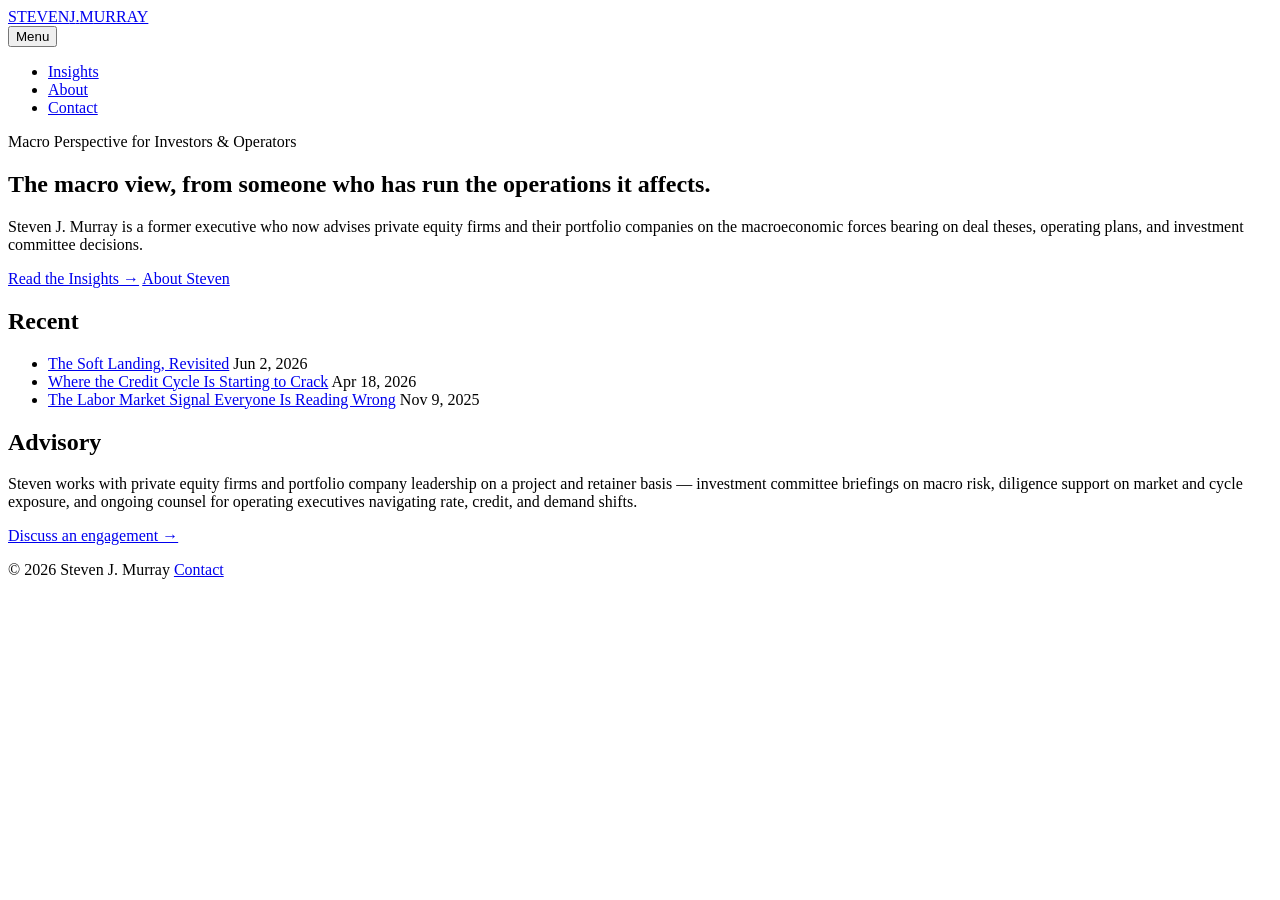
==== index.html @ 4e735be1 "Rename index (4).html to index.html" ====
<!DOCTYPE html>
<html lang="en">
<head>
<meta charset="UTF-8">
<meta name="viewport" content="width=device-width, initial-scale=1.0">
<title>Steven J. Murray</title>
<meta name="description" content="Steven J. Murray — former executive and macro advisor to private equity firms and portfolio companies.">
<link rel="stylesheet" href="styles.css">
</head>
<body>

<header class="site-header">
  <div class="header-inner">
    <div class="brand">
      <a href="index.html">
        <span class="cap">S</span><span class="rest">TEVEN</span><span class="space"></span><span class="cap">J</span><span class="rest">.</span><span class="space"></span><span class="cap">M</span><span class="rest">URRAY</span>
      </a>
    </div>
    <button class="nav-toggle" aria-expanded="false" aria-controls="primary-nav">Menu</button>
    <nav class="primary-nav" id="primary-nav">
      <ul>
        <li><a href="insights.html">Insights</a></li>
        <li><a href="about.html">About</a></li>
        <li><a href="contact.html">Contact</a></li>
      </ul>
    </nav>
  </div>
</header>

<main>

  <section class="hero">
    <div class="eyebrow">Macro Perspective for Investors &amp; Operators</div>
    <h1>The macro view, from someone who has run the operations it affects.</h1>
    <p class="lede">Steven J. Murray is a former executive who now advises private equity firms and their portfolio companies on the macroeconomic forces bearing on deal theses, operating plans, and investment committee decisions.</p>
    <div class="cta-row">
      <a class="text-link" href="insights.html">Read the Insights →</a>
      <a class="text-link" href="about.html">About Steven</a>
    </div>
  </section>

  <section class="home-section">
    <h2>Recent</h2>
    <ul class="recent-list" id="home-recent-list">
      <!-- Populated by script.js from articles.js -->
    </ul>
  </section>

  <section class="home-section">
    <h2>Advisory</h2>
    <div class="body-copy">
      <p>Steven works with private equity firms and portfolio company leadership on a project and retainer basis — investment committee briefings on macro risk, diligence support on market and cycle exposure, and ongoing counsel for operating executives navigating rate, credit, and demand shifts.</p>
      <p><a class="text-link" href="contact.html">Discuss an engagement →</a></p>
    </div>
  </section>

</main>

<footer class="site-footer">
  <div class="footer-inner">
    <span>&copy; <span id="year"></span> Steven J. Murray</span>
    <a href="contact.html">Contact</a>
  </div>
</footer>

<script src="articles.js"></script>
<script src="script.js"></script>
<script>
  document.getElementById("year").textContent = new Date().getFullYear();

  document.addEventListener("DOMContentLoaded", () => {
    const list = document.getElementById("home-recent-list");
    if (!list || typeof ARTICLES === "undefined") return;
    const sorted = [...ARTICLES].sort((a, b) => new Date(b.date) - new Date(a.date)).slice(0, 3);
    const fmt = new Intl.DateTimeFormat("en-US", { year: "numeric", month: "short", day: "numeric" });
    list.innerHTML = sorted.map(post => `
      <li>
        <a href="insights.html#${post.id}">${post.title}</a>
        <time>${fmt.format(new Date(post.date + "T00:00:00"))}</time>
      </li>
    `).join("");
  });
</script>
</body>
</html>
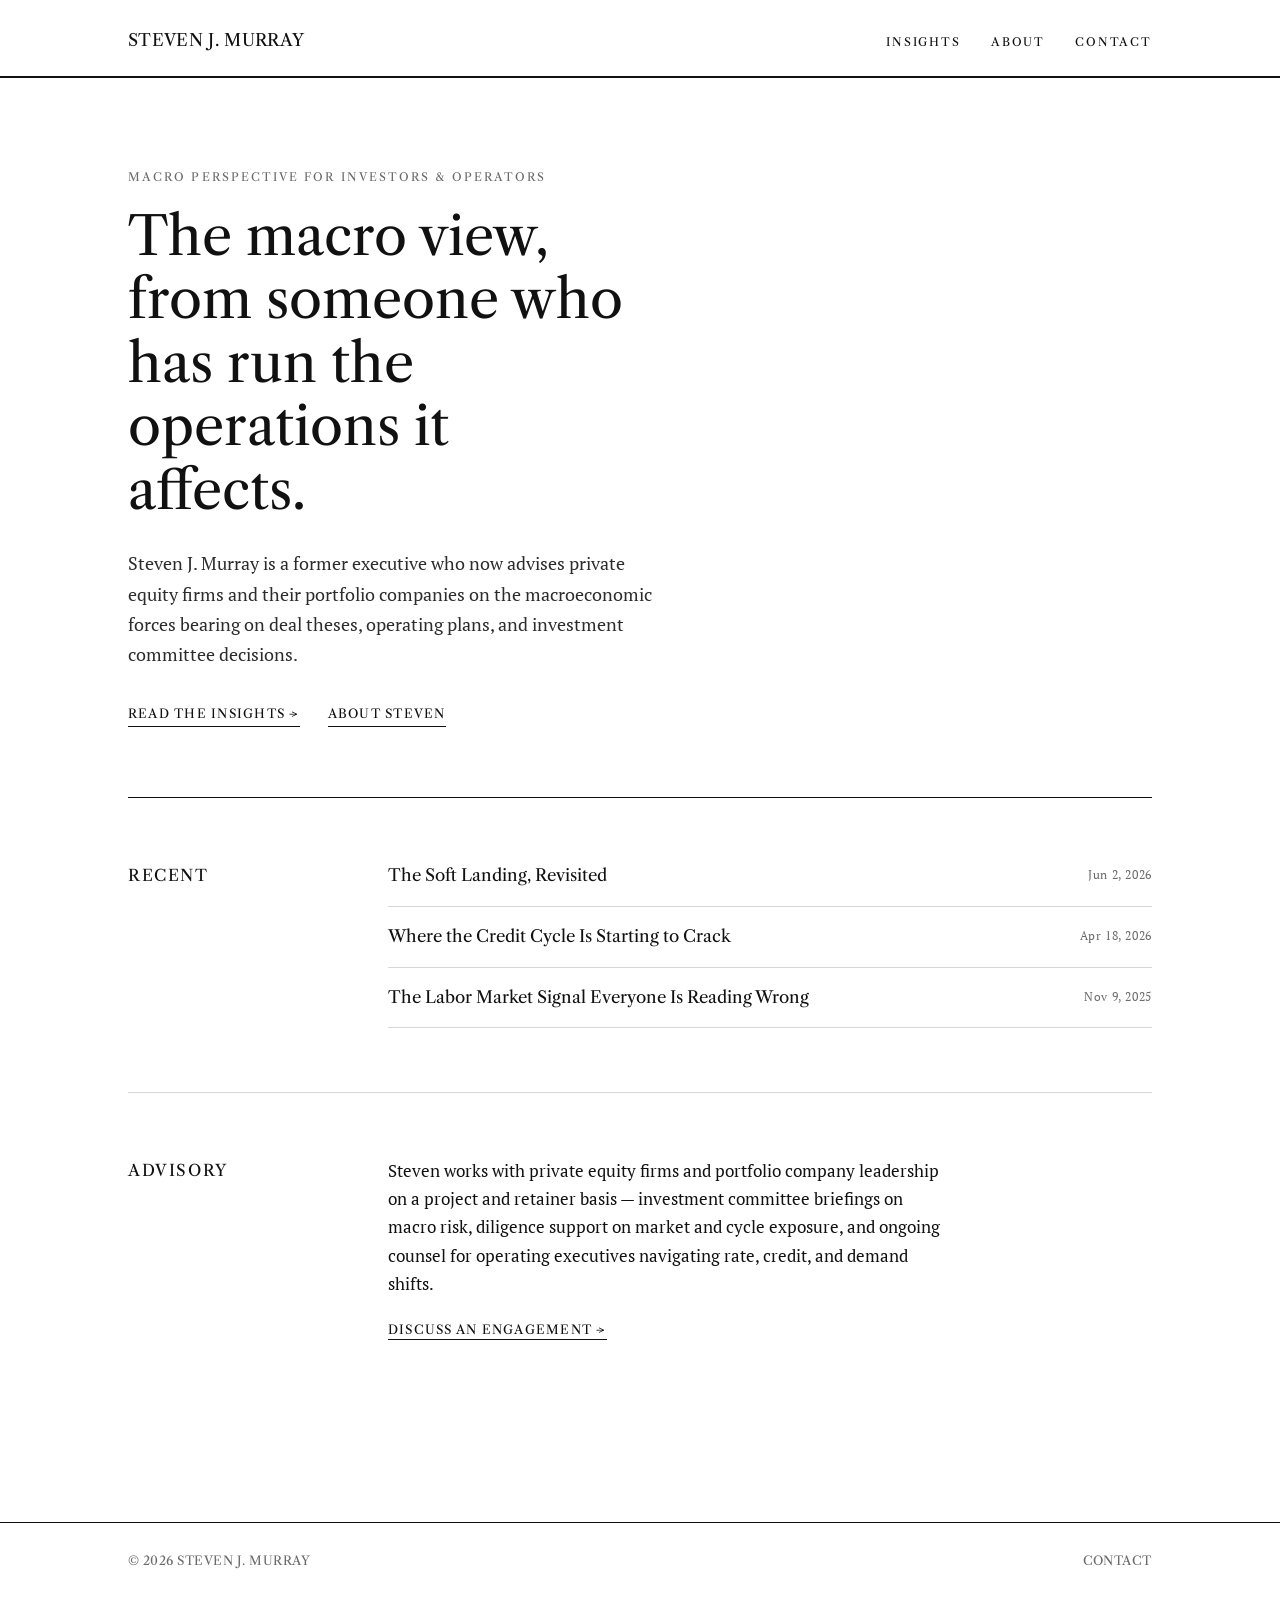
==== commit 370c1d0f: "Update index.html" ====
--- a/index.html
+++ b/index.html
@@ -13,10 +13,9 @@
   <div class="header-inner">
     <div class="brand">
       <a href="index.html">
-        <span class="cap">S</span><span class="rest">TEVEN</span><span class="space"></span><span class="cap">J</span><span class="rest">.</span><span class="space"></span><span class="cap">M</span><span class="rest">URRAY</span>
+        STEVEN J. MURRAY
       </a>
     </div>
-    <button class="nav-toggle" aria-expanded="false" aria-controls="primary-nav">Menu</button>
     <nav class="primary-nav" id="primary-nav">
       <ul>
         <li><a href="insights.html">Insights</a></li>
--- a/styles.css
+++ b/styles.css
@@ -0,0 +1,584 @@
+/* ============================================
+   STEVEN J. MURRAY — Editorial Design System
+   ============================================ */
+
+@import url('https://fonts.googleapis.com/css2?family=Libre+Caslon+Text:ital,wght@0,400;0,700;1,400&family=PT+Serif:ital,wght@0,400;0,700;1,400&display=swap');
+
+:root {
+  --ink: #111111;
+  --paper: #ffffff;
+  --grey: #6b6b6b;
+  --grey-light: #d8d8d6;
+  --accent: #7a2e26; /* muted oxblood — used sparingly */
+  --display: 'Libre Caslon Text', 'PT Serif', Georgia, serif;
+  --body: 'PT Serif', Georgia, serif;
+  --rule: 1px solid var(--ink);
+  --max-width: 1120px;
+  --gutter: 48px;
+}
+
+* { box-sizing: border-box; }
+
+html { scroll-behavior: smooth; }
+
+body {
+  margin: 0;
+  background: var(--paper);
+  color: var(--ink);
+  font-family: var(--body);
+  font-size: 17px;
+  line-height: 1.65;
+  -webkit-font-smoothing: antialiased;
+}
+
+a {
+  color: var(--ink);
+  text-decoration: none;
+}
+
+::selection {
+  background: var(--ink);
+  color: var(--paper);
+}
+
+/* Visible keyboard focus, respected everywhere */
+a:focus-visible,
+button:focus-visible,
+input:focus-visible,
+textarea:focus-visible {
+  outline: 2px solid var(--accent);
+  outline-offset: 3px;
+}
+
+@media (prefers-reduced-motion: reduce) {
+  html { scroll-behavior: auto; }
+  * { animation-duration: 0.001ms !important; transition-duration: 0.001ms !important; }
+}
+
+/* ---------- Header ---------- */
+
+.site-header {
+  border-bottom: 2px solid var(--ink);
+  background: var(--paper);
+  position: sticky;
+  top: 0;
+  z-index: 50;
+}
+
+.header-inner {
+  max-width: var(--max-width);
+  margin: 0 auto;
+  padding: 26px var(--gutter) 22px;
+  display: flex;
+  align-items: baseline;
+  justify-content: space-between;
+  gap: 24px;
+}
+
+.brand {
+  font-family: var(--display);
+  letter-spacing: 0.02em;
+  white-space: nowrap;
+}
+
+.brand a { display: inline-flex; align-items: baseline; gap: 0.05em; }
+
+.brand .cap {
+  font-size: 1.55rem;
+  font-weight: 700;
+}
+
+.brand .rest {
+  font-size: 1.05rem;
+  font-weight: 400;
+  letter-spacing: 0.03em;
+}
+
+.brand .space { width: 0.35em; display: inline-block; }
+
+nav.primary-nav ul {
+  list-style: none;
+  display: flex;
+  gap: 30px;
+  margin: 0;
+  padding: 0;
+}
+
+nav.primary-nav a {
+  font-family: var(--display);
+  font-size: 0.72rem;
+  letter-spacing: 0.16em;
+  text-transform: uppercase;
+  padding-bottom: 4px;
+  border-bottom: 1px solid transparent;
+  transition: border-color 0.15s ease;
+}
+
+nav.primary-nav a:hover,
+nav.primary-nav a[aria-current="page"] {
+  border-bottom-color: var(--ink);
+}
+
+.nav-toggle {
+  display: none;
+  background: none;
+  border: 1px solid var(--ink);
+  font-family: var(--display);
+  font-size: 0.7rem;
+  letter-spacing: 0.12em;
+  text-transform: uppercase;
+  padding: 8px 12px;
+  cursor: pointer;
+}
+
+@media (max-width: 720px) {
+  .nav-toggle { display: inline-block; }
+  nav.primary-nav { display: none; width: 100%; }
+  nav.primary-nav.open { display: block; }
+  nav.primary-nav ul {
+    flex-direction: column;
+    gap: 0;
+    border-top: 1px solid var(--grey-light);
+    margin-top: 18px;
+  }
+  nav.primary-nav a {
+    display: block;
+    padding: 14px 0;
+    border-bottom: 1px solid var(--grey-light) !important;
+  }
+  .header-inner { flex-wrap: wrap; }
+}
+
+/* ---------- Footer ---------- */
+
+.site-footer {
+  border-top: var(--rule);
+  margin-top: 100px;
+}
+
+.footer-inner {
+  max-width: var(--max-width);
+  margin: 0 auto;
+  padding: 28px var(--gutter);
+  display: flex;
+  justify-content: space-between;
+  align-items: baseline;
+  gap: 20px;
+  font-size: 0.78rem;
+  letter-spacing: 0.04em;
+  color: var(--grey);
+  text-transform: uppercase;
+  font-family: var(--display);
+}
+
+.footer-inner a { color: var(--grey); }
+.footer-inner a:hover { color: var(--ink); }
+
+/* ---------- Generic layout ---------- */
+
+main { max-width: var(--max-width); margin: 0 auto; padding: 0 var(--gutter); }
+
+.eyebrow {
+  font-family: var(--display);
+  font-size: 0.72rem;
+  letter-spacing: 0.18em;
+  text-transform: uppercase;
+  color: var(--grey);
+}
+
+hr.rule {
+  border: none;
+  border-top: var(--rule);
+  margin: 0;
+}
+
+hr.hairline {
+  border: none;
+  border-top: 1px solid var(--grey-light);
+  margin: 0;
+}
+
+/* ---------- Home / Hero ---------- */
+
+.hero {
+  padding: 90px 0 70px;
+  border-bottom: var(--rule);
+}
+
+.hero h1 {
+  font-family: var(--display);
+  font-weight: 400;
+  font-size: clamp(2.1rem, 4.2vw, 3.4rem);
+  line-height: 1.18;
+  margin: 18px 0 26px;
+  max-width: 15ch;
+}
+
+.hero p.lede {
+  font-size: 1.15rem;
+  max-width: 54ch;
+  color: #2c2c2c;
+}
+
+.hero .cta-row { margin-top: 34px; display: flex; gap: 28px; }
+
+.text-link {
+  font-family: var(--display);
+  font-size: 0.78rem;
+  letter-spacing: 0.1em;
+  text-transform: uppercase;
+  border-bottom: 1px solid var(--ink);
+  padding-bottom: 2px;
+}
+
+.text-link:hover { color: var(--accent); border-color: var(--accent); }
+
+.home-section {
+  padding: 64px 0;
+  border-bottom: 1px solid var(--grey-light);
+  display: grid;
+  grid-template-columns: 220px 1fr;
+  gap: 40px;
+}
+
+.home-section:last-of-type { border-bottom: none; }
+
+.home-section h2 {
+  font-family: var(--display);
+  font-weight: 400;
+  font-size: 1rem;
+  letter-spacing: 0.1em;
+  text-transform: uppercase;
+  margin: 0;
+}
+
+.home-section .body-copy { max-width: 62ch; }
+.home-section .body-copy p { margin: 0 0 16px; }
+
+.recent-list { list-style: none; margin: 0; padding: 0; }
+.recent-list li {
+  display: flex;
+  justify-content: space-between;
+  gap: 24px;
+  padding: 16px 0;
+  border-bottom: 1px solid var(--grey-light);
+}
+.recent-list li:first-child { padding-top: 0; }
+.recent-list a { font-family: var(--display); font-size: 1.05rem; }
+.recent-list a:hover { color: var(--accent); }
+.recent-list time {
+  font-size: 0.78rem;
+  letter-spacing: 0.05em;
+  color: var(--grey);
+  white-space: nowrap;
+  padding-top: 3px;
+}
+
+@media (max-width: 640px) {
+  .home-section { grid-template-columns: 1fr; gap: 14px; }
+}
+
+/* ---------- Insights page ---------- */
+
+.insights-layout {
+  display: grid;
+  grid-template-columns: 250px 1fr;
+  gap: 64px;
+  padding: 56px 0 100px;
+  align-items: start;
+}
+
+.insights-sidebar {
+  position: sticky;
+  top: 96px;
+  border-right: 1px solid var(--grey-light);
+  padding-right: 28px;
+}
+
+.insights-sidebar h2 {
+  font-family: var(--display);
+  font-size: 0.72rem;
+  letter-spacing: 0.18em;
+  text-transform: uppercase;
+  color: var(--grey);
+  margin: 0 0 18px;
+}
+
+.toc-list { list-style: none; margin: 0; padding: 0; }
+
+.toc-list li { margin-bottom: 22px; position: relative; }
+
+.toc-list a {
+  display: block;
+  font-family: var(--display);
+  font-size: 0.95rem;
+  line-height: 1.35;
+  color: var(--grey);
+  padding-left: 16px;
+  border-left: 1px solid var(--grey-light);
+  transition: color 0.15s ease, border-color 0.15s ease;
+}
+
+.toc-list time {
+  display: block;
+  font-family: var(--body);
+  font-size: 0.72rem;
+  letter-spacing: 0.04em;
+  color: var(--grey);
+  margin-bottom: 3px;
+}
+
+.toc-list a:hover,
+.toc-list li.active a {
+  color: var(--ink);
+  border-left-color: var(--ink);
+}
+
+.toc-list li.active a::before {
+  content: '';
+  position: absolute;
+  left: -4px;
+  top: 6px;
+  width: 6px;
+  height: 6px;
+  background: var(--ink);
+}
+
+.articles-column { min-width: 0; }
+
+article.post {
+  padding-bottom: 64px;
+  margin-bottom: 64px;
+  border-bottom: var(--rule);
+  scroll-margin-top: 96px;
+}
+
+article.post:last-child { border-bottom: none; margin-bottom: 0; }
+
+article.post .post-date {
+  font-family: var(--display);
+  font-size: 0.75rem;
+  letter-spacing: 0.08em;
+  text-transform: uppercase;
+  color: var(--grey);
+}
+
+article.post h2 {
+  font-family: var(--display);
+  font-weight: 400;
+  font-size: 1.9rem;
+  line-height: 1.25;
+  margin: 10px 0 18px;
+}
+
+article.post .post-image {
+  width: 100%;
+  aspect-ratio: 16 / 9;
+  background: #efefec;
+  border: 1px solid var(--grey-light);
+  margin-bottom: 22px;
+  display: flex;
+  align-items: center;
+  justify-content: center;
+  color: var(--grey);
+  font-family: var(--display);
+  font-size: 0.72rem;
+  letter-spacing: 0.08em;
+  text-transform: uppercase;
+  overflow: hidden;
+}
+
+article.post .post-image img { width: 100%; height: 100%; object-fit: cover; display: block; }
+
+article.post .teaser {
+  font-size: 1.15rem;
+  color: #2c2c2c;
+  margin: 0 0 22px;
+}
+
+article.post hr.section-line {
+  border: none;
+  border-top: 1px solid var(--ink);
+  width: 60px;
+  margin: 0 0 26px;
+}
+
+article.post .content p { margin: 0 0 18px; }
+article.post .content p:last-child { margin-bottom: 0; }
+
+@media (max-width: 860px) {
+  .insights-layout { grid-template-columns: 1fr; gap: 36px; }
+  .insights-sidebar {
+    position: static;
+    border-right: none;
+    border-bottom: 1px solid var(--grey-light);
+    padding-right: 0;
+    padding-bottom: 24px;
+  }
+  .toc-list { display: flex; overflow-x: auto; gap: 22px; }
+  .toc-list li { margin-bottom: 0; flex: 0 0 auto; max-width: 220px; }
+}
+
+/* ---------- About page ---------- */
+
+.about-layout {
+  padding: 70px 0 100px;
+  display: grid;
+  grid-template-columns: 1fr 320px;
+  gap: 64px;
+  align-items: start;
+}
+
+.about-layout h1 {
+  font-family: var(--display);
+  font-weight: 400;
+  font-size: 2.3rem;
+  margin: 0 0 28px;
+}
+
+.about-layout .content p { margin: 0 0 18px; max-width: 62ch; }
+
+.about-portrait {
+  aspect-ratio: 4 / 5;
+  background: #efefec;
+  border: 1px solid var(--grey-light);
+  display: flex;
+  align-items: center;
+  justify-content: center;
+  color: var(--grey);
+  font-family: var(--display);
+  font-size: 0.72rem;
+  letter-spacing: 0.08em;
+  text-transform: uppercase;
+  overflow: hidden;
+}
+
+.about-portrait img { width: 100%; height: 100%; object-fit: cover; display: block; }
+
+.about-facts {
+  list-style: none;
+  margin: 24px 0 0;
+  padding: 20px 0 0;
+  border-top: 1px solid var(--grey-light);
+}
+
+.about-facts li {
+  display: flex;
+  justify-content: space-between;
+  gap: 12px;
+  padding: 10px 0;
+  font-size: 0.85rem;
+}
+
+.about-facts span:first-child {
+  font-family: var(--display);
+  letter-spacing: 0.06em;
+  text-transform: uppercase;
+  color: var(--grey);
+  font-size: 0.72rem;
+}
+
+@media (max-width: 780px) {
+  .about-layout { grid-template-columns: 1fr; }
+  .about-portrait { max-width: 320px; }
+}
+
+/* ---------- Contact page ---------- */
+
+.contact-layout {
+  padding: 70px 0 100px;
+  display: grid;
+  grid-template-columns: 1fr 1fr;
+  gap: 64px;
+}
+
+.contact-layout h1 {
+  font-family: var(--display);
+  font-weight: 400;
+  font-size: 2.3rem;
+  margin: 0 0 20px;
+}
+
+.contact-intro { max-width: 46ch; color: #2c2c2c; margin-bottom: 32px; }
+
+.contact-details { list-style: none; margin: 0; padding: 0; }
+
+.contact-details li {
+  padding: 16px 0;
+  border-bottom: 1px solid var(--grey-light);
+}
+
+.contact-details li:first-child { border-top: 1px solid var(--grey-light); }
+
+.contact-details span {
+  display: block;
+  font-family: var(--display);
+  font-size: 0.7rem;
+  letter-spacing: 0.1em;
+  text-transform: uppercase;
+  color: var(--grey);
+  margin-bottom: 6px;
+}
+
+.contact-details a:hover { color: var(--accent); }
+
+form.contact-form { display: flex; flex-direction: column; gap: 20px; }
+
+.field { display: flex; flex-direction: column; gap: 8px; }
+
+.field label {
+  font-family: var(--display);
+  font-size: 0.7rem;
+  letter-spacing: 0.1em;
+  text-transform: uppercase;
+  color: var(--grey);
+}
+
+.field input,
+.field textarea {
+  font-family: var(--body);
+  font-size: 1rem;
+  border: none;
+  border-bottom: 1px solid var(--ink);
+  padding: 8px 2px;
+  background: transparent;
+  color: var(--ink);
+}
+
+.field textarea { resize: vertical; min-height: 120px; }
+
+.submit-btn {
+  align-self: flex-start;
+  margin-top: 10px;
+  background: var(--ink);
+  color: var(--paper);
+  font-family: var(--display);
+  font-size: 0.75rem;
+  letter-spacing: 0.1em;
+  text-transform: uppercase;
+  border: 1px solid var(--ink);
+  padding: 13px 28px;
+  cursor: pointer;
+  transition: background 0.15s ease, color 0.15s ease;
+}
+
+.submit-btn:hover { background: var(--paper); color: var(--ink); }
+
+.form-note {
+  font-size: 0.8rem;
+  color: var(--grey);
+  margin-top: 4px;
+}
+
+@media (max-width: 780px) {
+  .contact-layout { grid-template-columns: 1fr; gap: 40px; }
+}
+
+/* ---------- Page header (Insights / About / Contact top strip) ---------- */
+
+.page-eyebrow-row {
+  padding-top: 40px;
+  display: flex;
+  justify-content: space-between;
+  align-items: baseline;
+}
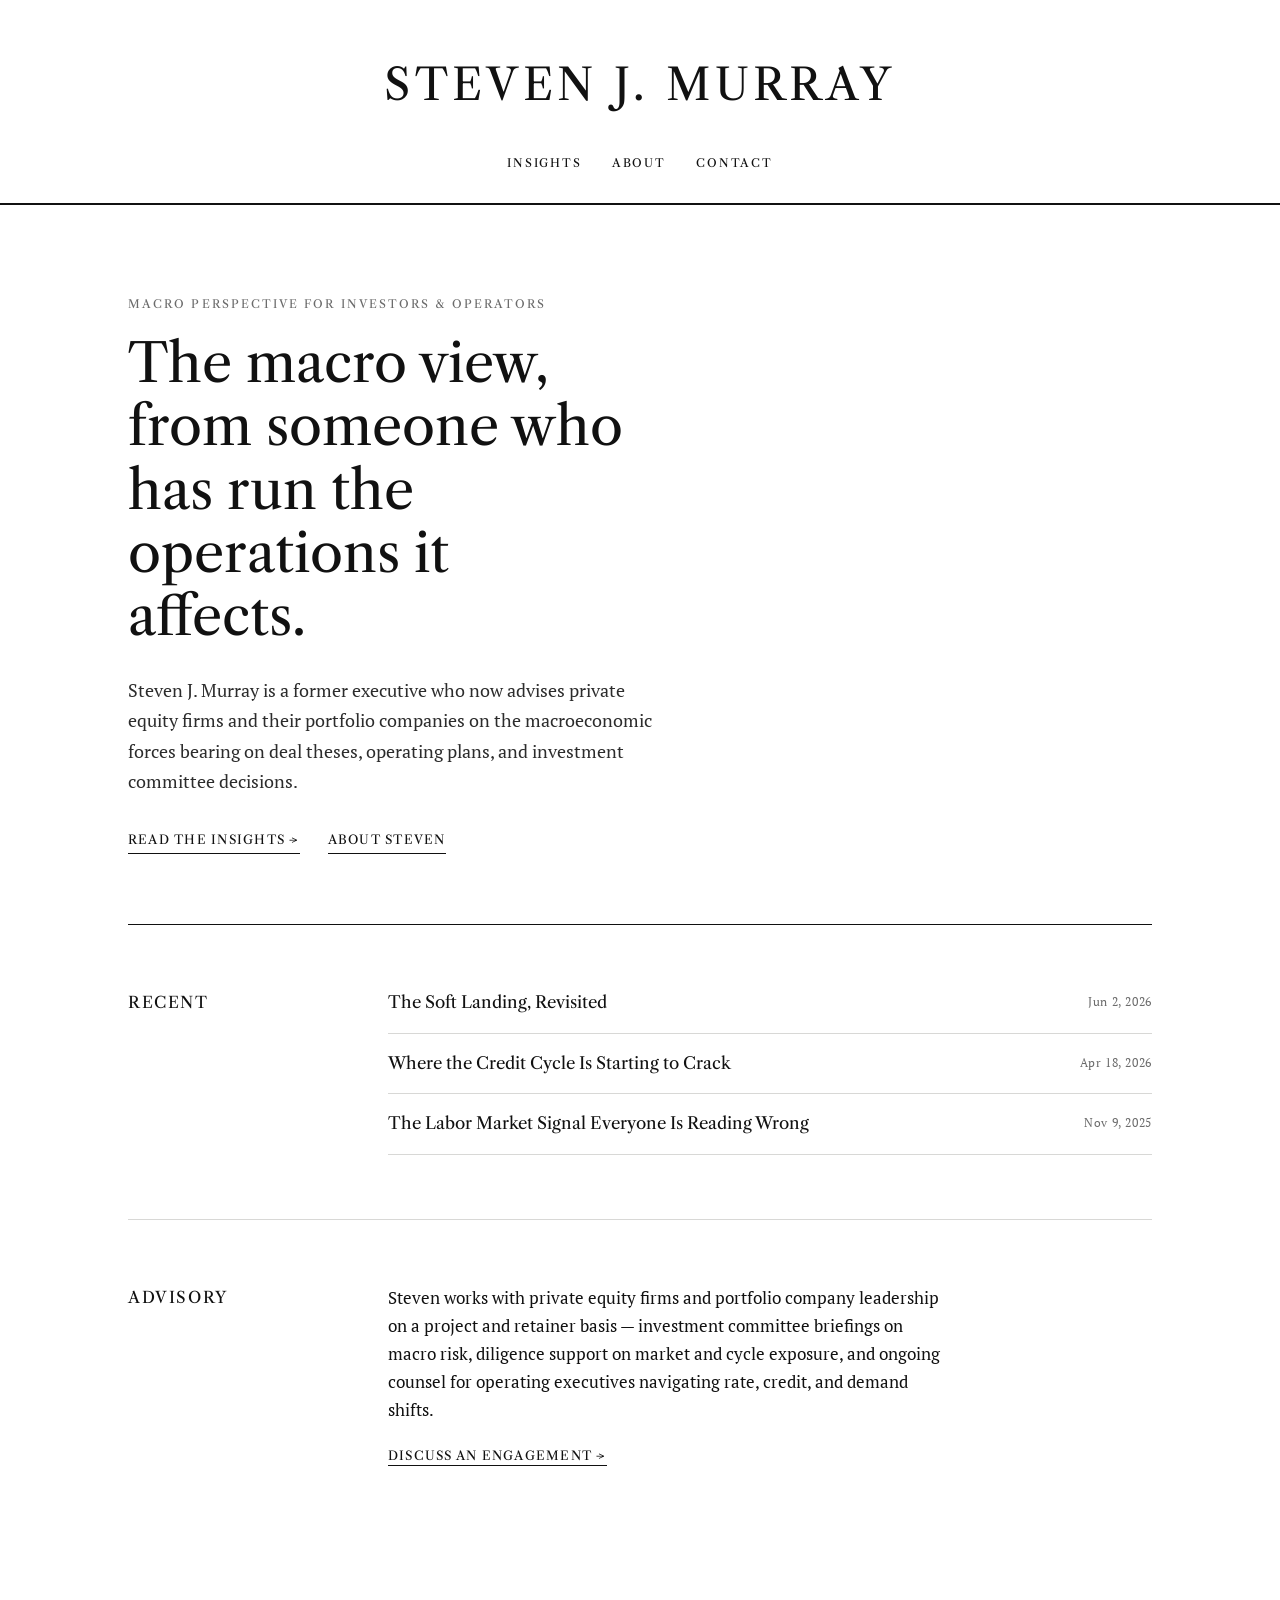
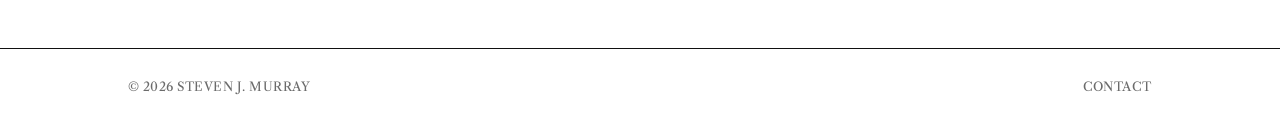
==== commit d9336c54: "Update index.html" ====
--- a/index.html
+++ b/index.html
@@ -5,7 +5,558 @@
 <meta name="viewport" content="width=device-width, initial-scale=1.0">
 <title>Steven J. Murray</title>
 <meta name="description" content="Steven J. Murray — former executive and macro advisor to private equity firms and portfolio companies.">
-<link rel="stylesheet" href="styles.css">
+<style>
+/* ============================================
+   STEVEN J. MURRAY — Editorial Design System
+   ============================================ */
+
+@import url('https://fonts.googleapis.com/css2?family=Libre+Caslon+Text:ital,wght@0,400;0,700;1,400&family=PT+Serif:ital,wght@0,400;0,700;1,400&display=swap');
+
+:root {
+  --ink: #111111;
+  --paper: #ffffff;
+  --grey: #6b6b6b;
+  --grey-light: #d8d8d6;
+  --accent: #7a2e26; /* muted oxblood — used sparingly */
+  --display: 'Libre Caslon Text', 'PT Serif', Georgia, serif;
+  --body: 'PT Serif', Georgia, serif;
+  --rule: 1px solid var(--ink);
+  --max-width: 1120px;
+  --gutter: 48px;
+}
+
+* { box-sizing: border-box; }
+
+html { scroll-behavior: smooth; }
+
+body {
+  margin: 0;
+  background: var(--paper);
+  color: var(--ink);
+  font-family: var(--body);
+  font-size: 17px;
+  line-height: 1.65;
+  -webkit-font-smoothing: antialiased;
+}
+
+a {
+  color: var(--ink);
+  text-decoration: none;
+}
+
+::selection {
+  background: var(--ink);
+  color: var(--paper);
+}
+
+/* Visible keyboard focus, respected everywhere */
+a:focus-visible,
+button:focus-visible,
+input:focus-visible,
+textarea:focus-visible {
+  outline: 2px solid var(--accent);
+  outline-offset: 3px;
+}
+
+@media (prefers-reduced-motion: reduce) {
+  html { scroll-behavior: auto; }
+  * { animation-duration: 0.001ms !important; transition-duration: 0.001ms !important; }
+}
+
+/* ---------- Header ---------- */
+
+.site-header {
+  border-bottom: 2px solid var(--ink);
+  background: var(--paper);
+  position: sticky;
+  top: 0;
+  z-index: 50;
+}
+
+.header-inner {
+  max-width: var(--max-width);
+  margin: 0 auto;
+  padding: 48px var(--gutter) 28px;
+  display: flex;
+  flex-direction: column;
+  align-items: center;
+}
+
+.brand {
+  font-family: var(--display);
+  letter-spacing: 0.1em;
+  font-size: clamp(1.7rem, 5vw, 2.75rem);
+  font-weight: 400;
+  text-align: center;
+  margin-bottom: 26px;
+}
+
+.brand a { display: inline-block; }
+
+nav.primary-nav ul {
+  list-style: none;
+  display: flex;
+  flex-wrap: wrap;
+  justify-content: center;
+  gap: 30px;
+  margin: 0;
+  padding: 0;
+}
+
+nav.primary-nav a {
+  font-family: var(--display);
+  font-size: 0.72rem;
+  letter-spacing: 0.16em;
+  text-transform: uppercase;
+  padding-bottom: 4px;
+  border-bottom: 1px solid transparent;
+  transition: border-color 0.15s ease;
+}
+
+nav.primary-nav a:hover,
+nav.primary-nav a[aria-current="page"] {
+  border-bottom-color: var(--ink);
+}
+
+@media (max-width: 480px) {
+  nav.primary-nav ul { gap: 18px 22px; }
+}
+
+/* ---------- Footer ---------- */
+
+.site-footer {
+  border-top: var(--rule);
+  margin-top: 100px;
+}
+
+.footer-inner {
+  max-width: var(--max-width);
+  margin: 0 auto;
+  padding: 28px var(--gutter);
+  display: flex;
+  justify-content: space-between;
+  align-items: baseline;
+  gap: 20px;
+  font-size: 0.78rem;
+  letter-spacing: 0.04em;
+  color: var(--grey);
+  text-transform: uppercase;
+  font-family: var(--display);
+}
+
+.footer-inner a { color: var(--grey); }
+.footer-inner a:hover { color: var(--ink); }
+
+/* ---------- Generic layout ---------- */
+
+main { max-width: var(--max-width); margin: 0 auto; padding: 0 var(--gutter); }
+
+.eyebrow {
+  font-family: var(--display);
+  font-size: 0.72rem;
+  letter-spacing: 0.18em;
+  text-transform: uppercase;
+  color: var(--grey);
+}
+
+hr.rule {
+  border: none;
+  border-top: var(--rule);
+  margin: 0;
+}
+
+hr.hairline {
+  border: none;
+  border-top: 1px solid var(--grey-light);
+  margin: 0;
+}
+
+/* ---------- Home / Hero ---------- */
+
+.hero {
+  padding: 90px 0 70px;
+  border-bottom: var(--rule);
+}
+
+.hero h1 {
+  font-family: var(--display);
+  font-weight: 400;
+  font-size: clamp(2.1rem, 4.2vw, 3.4rem);
+  line-height: 1.18;
+  margin: 18px 0 26px;
+  max-width: 15ch;
+}
+
+.hero p.lede {
+  font-size: 1.15rem;
+  max-width: 54ch;
+  color: #2c2c2c;
+}
+
+.hero .cta-row { margin-top: 34px; display: flex; gap: 28px; }
+
+.text-link {
+  font-family: var(--display);
+  font-size: 0.78rem;
+  letter-spacing: 0.1em;
+  text-transform: uppercase;
+  border-bottom: 1px solid var(--ink);
+  padding-bottom: 2px;
+}
+
+.text-link:hover { color: var(--accent); border-color: var(--accent); }
+
+.home-section {
+  padding: 64px 0;
+  border-bottom: 1px solid var(--grey-light);
+  display: grid;
+  grid-template-columns: 220px 1fr;
+  gap: 40px;
+}
+
+.home-section:last-of-type { border-bottom: none; }
+
+.home-section h2 {
+  font-family: var(--display);
+  font-weight: 400;
+  font-size: 1rem;
+  letter-spacing: 0.1em;
+  text-transform: uppercase;
+  margin: 0;
+}
+
+.home-section .body-copy { max-width: 62ch; }
+.home-section .body-copy p { margin: 0 0 16px; }
+
+.recent-list { list-style: none; margin: 0; padding: 0; }
+.recent-list li {
+  display: flex;
+  justify-content: space-between;
+  gap: 24px;
+  padding: 16px 0;
+  border-bottom: 1px solid var(--grey-light);
+}
+.recent-list li:first-child { padding-top: 0; }
+.recent-list a { font-family: var(--display); font-size: 1.05rem; }
+.recent-list a:hover { color: var(--accent); }
+.recent-list time {
+  font-size: 0.78rem;
+  letter-spacing: 0.05em;
+  color: var(--grey);
+  white-space: nowrap;
+  padding-top: 3px;
+}
+
+@media (max-width: 640px) {
+  .home-section { grid-template-columns: 1fr; gap: 14px; }
+}
+
+/* ---------- Insights page ---------- */
+
+.insights-layout {
+  display: grid;
+  grid-template-columns: 250px 1fr;
+  gap: 64px;
+  padding: 56px 0 100px;
+  align-items: start;
+}
+
+.insights-sidebar {
+  position: sticky;
+  top: 96px;
+  border-right: 1px solid var(--grey-light);
+  padding-right: 28px;
+}
+
+.insights-sidebar h2 {
+  font-family: var(--display);
+  font-size: 0.72rem;
+  letter-spacing: 0.18em;
+  text-transform: uppercase;
+  color: var(--grey);
+  margin: 0 0 18px;
+}
+
+.toc-list { list-style: none; margin: 0; padding: 0; }
+
+.toc-list li { margin-bottom: 22px; position: relative; }
+
+.toc-list a {
+  display: block;
+  font-family: var(--display);
+  font-size: 0.95rem;
+  line-height: 1.35;
+  color: var(--grey);
+  padding-left: 16px;
+  border-left: 1px solid var(--grey-light);
+  transition: color 0.15s ease, border-color 0.15s ease;
+}
+
+.toc-list time {
+  display: block;
+  font-family: var(--body);
+  font-size: 0.72rem;
+  letter-spacing: 0.04em;
+  color: var(--grey);
+  margin-bottom: 3px;
+}
+
+.toc-list a:hover,
+.toc-list li.active a {
+  color: var(--ink);
+  border-left-color: var(--ink);
+}
+
+.toc-list li.active a::before {
+  content: '';
+  position: absolute;
+  left: -4px;
+  top: 6px;
+  width: 6px;
+  height: 6px;
+  background: var(--ink);
+}
+
+.articles-column { min-width: 0; }
+
+article.post {
+  padding-bottom: 64px;
+  margin-bottom: 64px;
+  border-bottom: var(--rule);
+  scroll-margin-top: 96px;
+}
+
+article.post:last-child { border-bottom: none; margin-bottom: 0; }
+
+article.post .post-date {
+  font-family: var(--display);
+  font-size: 0.75rem;
+  letter-spacing: 0.08em;
+  text-transform: uppercase;
+  color: var(--grey);
+}
+
+article.post h2 {
+  font-family: var(--display);
+  font-weight: 400;
+  font-size: 1.9rem;
+  line-height: 1.25;
+  margin: 10px 0 18px;
+}
+
+article.post .post-image {
+  width: 100%;
+  aspect-ratio: 16 / 9;
+  background: #efefec;
+  border: 1px solid var(--grey-light);
+  margin-bottom: 22px;
+  display: flex;
+  align-items: center;
+  justify-content: center;
+  color: var(--grey);
+  font-family: var(--display);
+  font-size: 0.72rem;
+  letter-spacing: 0.08em;
+  text-transform: uppercase;
+  overflow: hidden;
+}
+
+article.post .post-image img { width: 100%; height: 100%; object-fit: cover; display: block; }
+
+article.post .teaser {
+  font-size: 1.15rem;
+  color: #2c2c2c;
+  margin: 0 0 22px;
+}
+
+article.post hr.section-line {
+  border: none;
+  border-top: 1px solid var(--ink);
+  width: 60px;
+  margin: 0 0 26px;
+}
+
+article.post .content p { margin: 0 0 18px; }
+article.post .content p:last-child { margin-bottom: 0; }
+
+@media (max-width: 860px) {
+  .insights-layout { grid-template-columns: 1fr; gap: 36px; }
+  .insights-sidebar {
+    position: static;
+    border-right: none;
+    border-bottom: 1px solid var(--grey-light);
+    padding-right: 0;
+    padding-bottom: 24px;
+  }
+  .toc-list { display: flex; overflow-x: auto; gap: 22px; }
+  .toc-list li { margin-bottom: 0; flex: 0 0 auto; max-width: 220px; }
+}
+
+/* ---------- About page ---------- */
+
+.about-layout {
+  padding: 70px 0 100px;
+  display: grid;
+  grid-template-columns: 1fr 320px;
+  gap: 64px;
+  align-items: start;
+}
+
+.about-layout h1 {
+  font-family: var(--display);
+  font-weight: 400;
+  font-size: 2.3rem;
+  margin: 0 0 28px;
+}
+
+.about-layout .content p { margin: 0 0 18px; max-width: 62ch; }
+
+.about-portrait {
+  aspect-ratio: 4 / 5;
+  background: #efefec;
+  border: 1px solid var(--grey-light);
+  display: flex;
+  align-items: center;
+  justify-content: center;
+  color: var(--grey);
+  font-family: var(--display);
+  font-size: 0.72rem;
+  letter-spacing: 0.08em;
+  text-transform: uppercase;
+  overflow: hidden;
+}
+
+.about-portrait img { width: 100%; height: 100%; object-fit: cover; display: block; }
+
+.about-facts {
+  list-style: none;
+  margin: 24px 0 0;
+  padding: 20px 0 0;
+  border-top: 1px solid var(--grey-light);
+}
+
+.about-facts li {
+  display: flex;
+  justify-content: space-between;
+  gap: 12px;
+  padding: 10px 0;
+  font-size: 0.85rem;
+}
+
+.about-facts span:first-child {
+  font-family: var(--display);
+  letter-spacing: 0.06em;
+  text-transform: uppercase;
+  color: var(--grey);
+  font-size: 0.72rem;
+}
+
+@media (max-width: 780px) {
+  .about-layout { grid-template-columns: 1fr; }
+  .about-portrait { max-width: 320px; }
+}
+
+/* ---------- Contact page ---------- */
+
+.contact-layout {
+  padding: 70px 0 100px;
+  display: grid;
+  grid-template-columns: 1fr 1fr;
+  gap: 64px;
+}
+
+.contact-layout h1 {
+  font-family: var(--display);
+  font-weight: 400;
+  font-size: 2.3rem;
+  margin: 0 0 20px;
+}
+
+.contact-intro { max-width: 46ch; color: #2c2c2c; margin-bottom: 32px; }
+
+.contact-details { list-style: none; margin: 0; padding: 0; }
+
+.contact-details li {
+  padding: 16px 0;
+  border-bottom: 1px solid var(--grey-light);
+}
+
+.contact-details li:first-child { border-top: 1px solid var(--grey-light); }
+
+.contact-details span {
+  display: block;
+  font-family: var(--display);
+  font-size: 0.7rem;
+  letter-spacing: 0.1em;
+  text-transform: uppercase;
+  color: var(--grey);
+  margin-bottom: 6px;
+}
+
+.contact-details a:hover { color: var(--accent); }
+
+form.contact-form { display: flex; flex-direction: column; gap: 20px; }
+
+.field { display: flex; flex-direction: column; gap: 8px; }
+
+.field label {
+  font-family: var(--display);
+  font-size: 0.7rem;
+  letter-spacing: 0.1em;
+  text-transform: uppercase;
+  color: var(--grey);
+}
+
+.field input,
+.field textarea {
+  font-family: var(--body);
+  font-size: 1rem;
+  border: none;
+  border-bottom: 1px solid var(--ink);
+  padding: 8px 2px;
+  background: transparent;
+  color: var(--ink);
+}
+
+.field textarea { resize: vertical; min-height: 120px; }
+
+.submit-btn {
+  align-self: flex-start;
+  margin-top: 10px;
+  background: var(--ink);
+  color: var(--paper);
+  font-family: var(--display);
+  font-size: 0.75rem;
+  letter-spacing: 0.1em;
+  text-transform: uppercase;
+  border: 1px solid var(--ink);
+  padding: 13px 28px;
+  cursor: pointer;
+  transition: background 0.15s ease, color 0.15s ease;
+}
+
+.submit-btn:hover { background: var(--paper); color: var(--ink); }
+
+.form-note {
+  font-size: 0.8rem;
+  color: var(--grey);
+  margin-top: 4px;
+}
+
+@media (max-width: 780px) {
+  .contact-layout { grid-template-columns: 1fr; gap: 40px; }
+}
+
+/* ---------- Page header (Insights / About / Contact top strip) ---------- */
+
+.page-eyebrow-row {
+  padding-top: 40px;
+  display: flex;
+  justify-content: space-between;
+  align-items: baseline;
+}
+
+</style>
 </head>
 <body>
 
@@ -62,8 +613,160 @@
   </div>
 </footer>
 
-<script src="articles.js"></script>
-<script src="script.js"></script>
+<script>
+/* =========================================================================
+   ARTICLES DATA
+   -------------------------------------------------------------------------
+   Add a new post by adding a new object to this array — nothing else needs
+   to change. Newest or oldest first doesn't matter; the page sorts by date
+   automatically (most recent first).
+
+   FIELDS
+   id      — unique, no spaces (used as the anchor link, e.g. #inflation-outlook)
+   title   — post title
+   date    — "YYYY-MM-DD" (works fine for posts written before the site existed)
+   image   — path to an image, or leave "" to show a plain placeholder block
+   teaser  — 1–2 sentence summary shown under the title
+   content — array of paragraph strings (each string = one paragraph)
+   ========================================================================= */
+
+const ARTICLES = [
+  {
+    id: "soft-landing-revisited",
+    title: "The Soft Landing, Revisited",
+    date: "2026-06-02",
+    image: "",
+    teaser:
+      "Eighteen months ago the consensus said a soft landing was a fantasy. The data now tells a more interesting story — and one with direct implications for underwriting assumptions built on a harder-landing base case.",
+    content: [
+      "Replace this paragraph with your first paragraph. This placeholder article is here so you can see how the layout, spacing, and typography behave with real sentence lengths — swap in your own writing whenever you're ready.",
+      "A second paragraph goes here. Keep paragraphs relatively short; the column width is tuned for scannable reading, similar to how the piece would read on LinkedIn but with room to breathe.",
+      "Close with a final paragraph. You can add as many paragraphs as the piece needs — the layout will simply grow taller.",
+    ],
+  },
+  {
+    id: "credit-cycle-cracks",
+    title: "Where the Credit Cycle Is Starting to Crack",
+    date: "2026-04-18",
+    image: "",
+    teaser:
+      "Consumer delinquencies are still low in aggregate — but the composition underneath is changing faster than the headline number suggests, with real implications for consumer-facing portfolio companies.",
+    content: [
+      "This is placeholder body copy for the second article. It exists to demonstrate the article template — title, date, image slot, teaser, a thin rule, then the full piece.",
+      "Add real analysis here when you're ready to publish. Each article can be as long or short as you like.",
+    ],
+  },
+  {
+    id: "labor-market-signal",
+    title: "The Labor Market Signal Everyone Is Reading Wrong",
+    date: "2025-11-09",
+    image: "",
+    teaser:
+      "Quits rates get all the attention. The more useful number is quietly sitting one column over in the same report.",
+    content: [
+      "Placeholder text for the third article — an example of an older post, dated before the site existed, to show that back-dated writing displays correctly in chronological order.",
+      "Swap this out for the original LinkedIn post content, lightly edited for a longer-form read if useful.",
+    ],
+  },
+];
+
+</script>
+<script>
+/* ---------- Mobile nav toggle ---------- */
+document.addEventListener("DOMContentLoaded", () => {
+  const toggle = document.querySelector(".nav-toggle");
+  const nav = document.querySelector(".primary-nav");
+  if (toggle && nav) {
+    toggle.addEventListener("click", () => {
+      nav.classList.toggle("open");
+      const isOpen = nav.classList.contains("open");
+      toggle.setAttribute("aria-expanded", String(isOpen));
+    });
+  }
+
+  /* ---------- Mark current page in nav ---------- */
+  const path = window.location.pathname.split("/").pop() || "index.html";
+  document.querySelectorAll(".primary-nav a").forEach((link) => {
+    const href = link.getAttribute("href");
+    if (href === path || (path === "" && href === "index.html")) {
+      link.setAttribute("aria-current", "page");
+    }
+  });
+});
+
+/* ---------- Insights page rendering ---------- */
+function initInsightsPage() {
+  const tocList = document.getElementById("toc-list");
+  const articlesColumn = document.getElementById("articles-column");
+  if (!tocList || !articlesColumn || typeof ARTICLES === "undefined") return;
+
+  const sorted = [...ARTICLES].sort(
+    (a, b) => new Date(b.date) - new Date(a.date)
+  );
+
+  const dateFormatter = new Intl.DateTimeFormat("en-US", {
+    year: "numeric",
+    month: "long",
+    day: "numeric",
+  });
+
+  sorted.forEach((post) => {
+    const dateLabel = dateFormatter.format(new Date(post.date + "T00:00:00"));
+
+    /* TOC entry */
+    const li = document.createElement("li");
+    li.id = `toc-${post.id}`;
+    li.innerHTML = `<a href="#${post.id}"><time>${dateLabel}</time>${post.title}</a>`;
+    tocList.appendChild(li);
+
+    /* Article */
+    const article = document.createElement("article");
+    article.className = "post";
+    article.id = post.id;
+
+    const imageBlock = post.image
+      ? `<div class="post-image"><img src="${post.image}" alt="${post.title}"></div>`
+      : `<div class="post-image">Image</div>`;
+
+    const paragraphs = post.content.map((p) => `<p>${p}</p>`).join("");
+
+    article.innerHTML = `
+      <div class="post-date">${dateLabel}</div>
+      <h2>${post.title}</h2>
+      ${imageBlock}
+      <p class="teaser">${post.teaser}</p>
+      <hr class="section-line">
+      <div class="content">${paragraphs}</div>
+    `;
+    articlesColumn.appendChild(article);
+  });
+
+  /* ---------- Scrollspy: highlight active TOC entry ---------- */
+  const postEls = Array.from(document.querySelectorAll("article.post"));
+  const tocLis = Array.from(tocList.querySelectorAll("li"));
+
+  const setActive = (id) => {
+    tocLis.forEach((li) => li.classList.toggle("active", li.id === `toc-${id}`));
+  };
+
+  if ("IntersectionObserver" in window) {
+    const observer = new IntersectionObserver(
+      (entries) => {
+        entries.forEach((entry) => {
+          if (entry.isIntersecting) setActive(entry.target.id);
+        });
+      },
+      { rootMargin: "-20% 0px -70% 0px", threshold: 0 }
+    );
+    postEls.forEach((el) => observer.observe(el));
+  }
+
+  if (sorted.length) setActive(sorted[0].id);
+}
+
+document.addEventListener("DOMContentLoaded", initInsightsPage);
+
+</script>
 <script>
   document.getElementById("year").textContent = new Date().getFullYear();
 
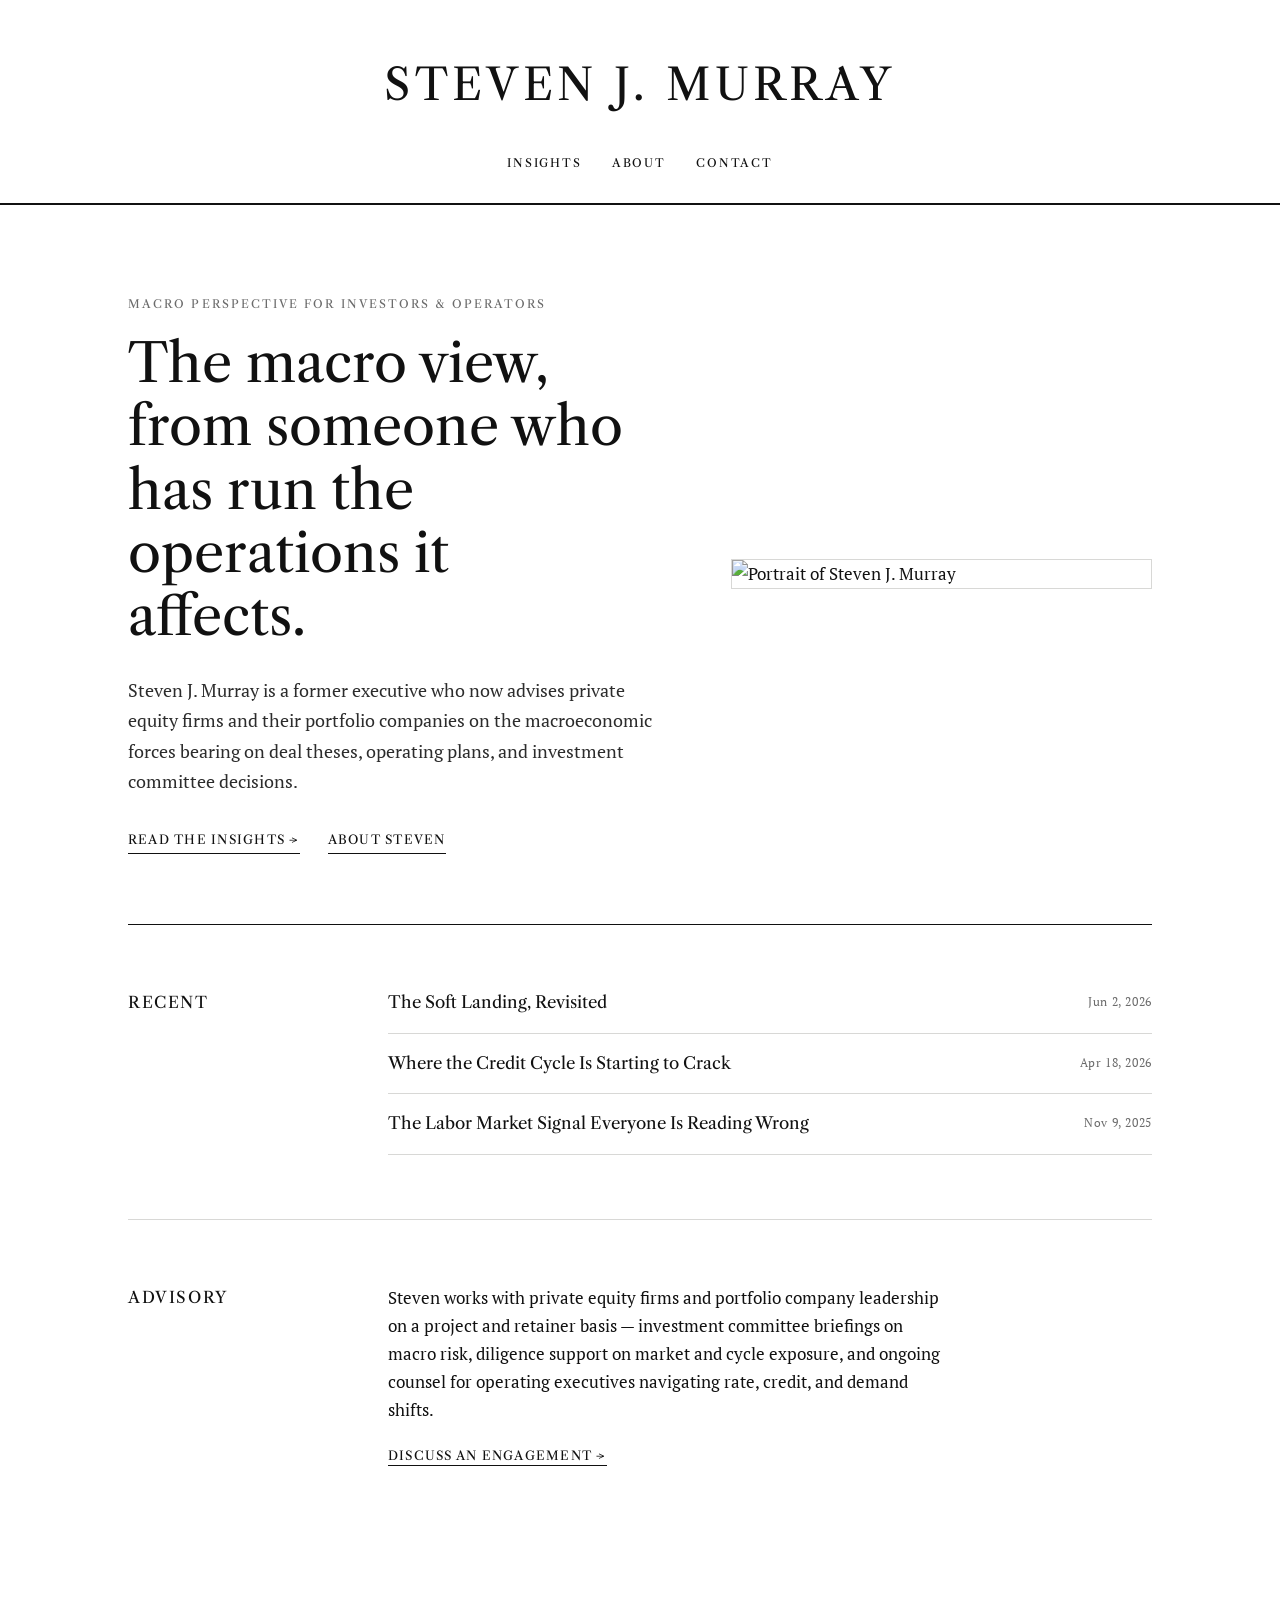
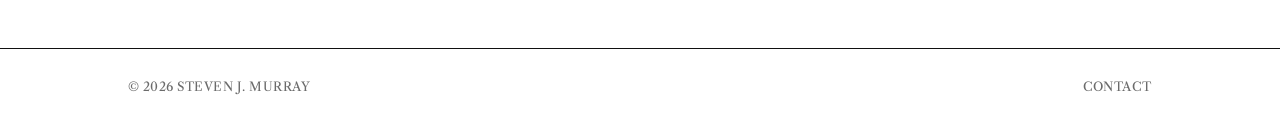
==== commit 1d51095c: "Update index.html" ====
--- a/index.html
+++ b/index.html
@@ -5,558 +5,7 @@
 <meta name="viewport" content="width=device-width, initial-scale=1.0">
 <title>Steven J. Murray</title>
 <meta name="description" content="Steven J. Murray — former executive and macro advisor to private equity firms and portfolio companies.">
-<style>
-/* ============================================
-   STEVEN J. MURRAY — Editorial Design System
-   ============================================ */
-
-@import url('https://fonts.googleapis.com/css2?family=Libre+Caslon+Text:ital,wght@0,400;0,700;1,400&family=PT+Serif:ital,wght@0,400;0,700;1,400&display=swap');
-
-:root {
-  --ink: #111111;
-  --paper: #ffffff;
-  --grey: #6b6b6b;
-  --grey-light: #d8d8d6;
-  --accent: #7a2e26; /* muted oxblood — used sparingly */
-  --display: 'Libre Caslon Text', 'PT Serif', Georgia, serif;
-  --body: 'PT Serif', Georgia, serif;
-  --rule: 1px solid var(--ink);
-  --max-width: 1120px;
-  --gutter: 48px;
-}
-
-* { box-sizing: border-box; }
-
-html { scroll-behavior: smooth; }
-
-body {
-  margin: 0;
-  background: var(--paper);
-  color: var(--ink);
-  font-family: var(--body);
-  font-size: 17px;
-  line-height: 1.65;
-  -webkit-font-smoothing: antialiased;
-}
-
-a {
-  color: var(--ink);
-  text-decoration: none;
-}
-
-::selection {
-  background: var(--ink);
-  color: var(--paper);
-}
-
-/* Visible keyboard focus, respected everywhere */
-a:focus-visible,
-button:focus-visible,
-input:focus-visible,
-textarea:focus-visible {
-  outline: 2px solid var(--accent);
-  outline-offset: 3px;
-}
-
-@media (prefers-reduced-motion: reduce) {
-  html { scroll-behavior: auto; }
-  * { animation-duration: 0.001ms !important; transition-duration: 0.001ms !important; }
-}
-
-/* ---------- Header ---------- */
-
-.site-header {
-  border-bottom: 2px solid var(--ink);
-  background: var(--paper);
-  position: sticky;
-  top: 0;
-  z-index: 50;
-}
-
-.header-inner {
-  max-width: var(--max-width);
-  margin: 0 auto;
-  padding: 48px var(--gutter) 28px;
-  display: flex;
-  flex-direction: column;
-  align-items: center;
-}
-
-.brand {
-  font-family: var(--display);
-  letter-spacing: 0.1em;
-  font-size: clamp(1.7rem, 5vw, 2.75rem);
-  font-weight: 400;
-  text-align: center;
-  margin-bottom: 26px;
-}
-
-.brand a { display: inline-block; }
-
-nav.primary-nav ul {
-  list-style: none;
-  display: flex;
-  flex-wrap: wrap;
-  justify-content: center;
-  gap: 30px;
-  margin: 0;
-  padding: 0;
-}
-
-nav.primary-nav a {
-  font-family: var(--display);
-  font-size: 0.72rem;
-  letter-spacing: 0.16em;
-  text-transform: uppercase;
-  padding-bottom: 4px;
-  border-bottom: 1px solid transparent;
-  transition: border-color 0.15s ease;
-}
-
-nav.primary-nav a:hover,
-nav.primary-nav a[aria-current="page"] {
-  border-bottom-color: var(--ink);
-}
-
-@media (max-width: 480px) {
-  nav.primary-nav ul { gap: 18px 22px; }
-}
-
-/* ---------- Footer ---------- */
-
-.site-footer {
-  border-top: var(--rule);
-  margin-top: 100px;
-}
-
-.footer-inner {
-  max-width: var(--max-width);
-  margin: 0 auto;
-  padding: 28px var(--gutter);
-  display: flex;
-  justify-content: space-between;
-  align-items: baseline;
-  gap: 20px;
-  font-size: 0.78rem;
-  letter-spacing: 0.04em;
-  color: var(--grey);
-  text-transform: uppercase;
-  font-family: var(--display);
-}
-
-.footer-inner a { color: var(--grey); }
-.footer-inner a:hover { color: var(--ink); }
-
-/* ---------- Generic layout ---------- */
-
-main { max-width: var(--max-width); margin: 0 auto; padding: 0 var(--gutter); }
-
-.eyebrow {
-  font-family: var(--display);
-  font-size: 0.72rem;
-  letter-spacing: 0.18em;
-  text-transform: uppercase;
-  color: var(--grey);
-}
-
-hr.rule {
-  border: none;
-  border-top: var(--rule);
-  margin: 0;
-}
-
-hr.hairline {
-  border: none;
-  border-top: 1px solid var(--grey-light);
-  margin: 0;
-}
-
-/* ---------- Home / Hero ---------- */
-
-.hero {
-  padding: 90px 0 70px;
-  border-bottom: var(--rule);
-}
-
-.hero h1 {
-  font-family: var(--display);
-  font-weight: 400;
-  font-size: clamp(2.1rem, 4.2vw, 3.4rem);
-  line-height: 1.18;
-  margin: 18px 0 26px;
-  max-width: 15ch;
-}
-
-.hero p.lede {
-  font-size: 1.15rem;
-  max-width: 54ch;
-  color: #2c2c2c;
-}
-
-.hero .cta-row { margin-top: 34px; display: flex; gap: 28px; }
-
-.text-link {
-  font-family: var(--display);
-  font-size: 0.78rem;
-  letter-spacing: 0.1em;
-  text-transform: uppercase;
-  border-bottom: 1px solid var(--ink);
-  padding-bottom: 2px;
-}
-
-.text-link:hover { color: var(--accent); border-color: var(--accent); }
-
-.home-section {
-  padding: 64px 0;
-  border-bottom: 1px solid var(--grey-light);
-  display: grid;
-  grid-template-columns: 220px 1fr;
-  gap: 40px;
-}
-
-.home-section:last-of-type { border-bottom: none; }
-
-.home-section h2 {
-  font-family: var(--display);
-  font-weight: 400;
-  font-size: 1rem;
-  letter-spacing: 0.1em;
-  text-transform: uppercase;
-  margin: 0;
-}
-
-.home-section .body-copy { max-width: 62ch; }
-.home-section .body-copy p { margin: 0 0 16px; }
-
-.recent-list { list-style: none; margin: 0; padding: 0; }
-.recent-list li {
-  display: flex;
-  justify-content: space-between;
-  gap: 24px;
-  padding: 16px 0;
-  border-bottom: 1px solid var(--grey-light);
-}
-.recent-list li:first-child { padding-top: 0; }
-.recent-list a { font-family: var(--display); font-size: 1.05rem; }
-.recent-list a:hover { color: var(--accent); }
-.recent-list time {
-  font-size: 0.78rem;
-  letter-spacing: 0.05em;
-  color: var(--grey);
-  white-space: nowrap;
-  padding-top: 3px;
-}
-
-@media (max-width: 640px) {
-  .home-section { grid-template-columns: 1fr; gap: 14px; }
-}
-
-/* ---------- Insights page ---------- */
-
-.insights-layout {
-  display: grid;
-  grid-template-columns: 250px 1fr;
-  gap: 64px;
-  padding: 56px 0 100px;
-  align-items: start;
-}
-
-.insights-sidebar {
-  position: sticky;
-  top: 96px;
-  border-right: 1px solid var(--grey-light);
-  padding-right: 28px;
-}
-
-.insights-sidebar h2 {
-  font-family: var(--display);
-  font-size: 0.72rem;
-  letter-spacing: 0.18em;
-  text-transform: uppercase;
-  color: var(--grey);
-  margin: 0 0 18px;
-}
-
-.toc-list { list-style: none; margin: 0; padding: 0; }
-
-.toc-list li { margin-bottom: 22px; position: relative; }
-
-.toc-list a {
-  display: block;
-  font-family: var(--display);
-  font-size: 0.95rem;
-  line-height: 1.35;
-  color: var(--grey);
-  padding-left: 16px;
-  border-left: 1px solid var(--grey-light);
-  transition: color 0.15s ease, border-color 0.15s ease;
-}
-
-.toc-list time {
-  display: block;
-  font-family: var(--body);
-  font-size: 0.72rem;
-  letter-spacing: 0.04em;
-  color: var(--grey);
-  margin-bottom: 3px;
-}
-
-.toc-list a:hover,
-.toc-list li.active a {
-  color: var(--ink);
-  border-left-color: var(--ink);
-}
-
-.toc-list li.active a::before {
-  content: '';
-  position: absolute;
-  left: -4px;
-  top: 6px;
-  width: 6px;
-  height: 6px;
-  background: var(--ink);
-}
-
-.articles-column { min-width: 0; }
-
-article.post {
-  padding-bottom: 64px;
-  margin-bottom: 64px;
-  border-bottom: var(--rule);
-  scroll-margin-top: 96px;
-}
-
-article.post:last-child { border-bottom: none; margin-bottom: 0; }
-
-article.post .post-date {
-  font-family: var(--display);
-  font-size: 0.75rem;
-  letter-spacing: 0.08em;
-  text-transform: uppercase;
-  color: var(--grey);
-}
-
-article.post h2 {
-  font-family: var(--display);
-  font-weight: 400;
-  font-size: 1.9rem;
-  line-height: 1.25;
-  margin: 10px 0 18px;
-}
-
-article.post .post-image {
-  width: 100%;
-  aspect-ratio: 16 / 9;
-  background: #efefec;
-  border: 1px solid var(--grey-light);
-  margin-bottom: 22px;
-  display: flex;
-  align-items: center;
-  justify-content: center;
-  color: var(--grey);
-  font-family: var(--display);
-  font-size: 0.72rem;
-  letter-spacing: 0.08em;
-  text-transform: uppercase;
-  overflow: hidden;
-}
-
-article.post .post-image img { width: 100%; height: 100%; object-fit: cover; display: block; }
-
-article.post .teaser {
-  font-size: 1.15rem;
-  color: #2c2c2c;
-  margin: 0 0 22px;
-}
-
-article.post hr.section-line {
-  border: none;
-  border-top: 1px solid var(--ink);
-  width: 60px;
-  margin: 0 0 26px;
-}
-
-article.post .content p { margin: 0 0 18px; }
-article.post .content p:last-child { margin-bottom: 0; }
-
-@media (max-width: 860px) {
-  .insights-layout { grid-template-columns: 1fr; gap: 36px; }
-  .insights-sidebar {
-    position: static;
-    border-right: none;
-    border-bottom: 1px solid var(--grey-light);
-    padding-right: 0;
-    padding-bottom: 24px;
-  }
-  .toc-list { display: flex; overflow-x: auto; gap: 22px; }
-  .toc-list li { margin-bottom: 0; flex: 0 0 auto; max-width: 220px; }
-}
-
-/* ---------- About page ---------- */
-
-.about-layout {
-  padding: 70px 0 100px;
-  display: grid;
-  grid-template-columns: 1fr 320px;
-  gap: 64px;
-  align-items: start;
-}
-
-.about-layout h1 {
-  font-family: var(--display);
-  font-weight: 400;
-  font-size: 2.3rem;
-  margin: 0 0 28px;
-}
-
-.about-layout .content p { margin: 0 0 18px; max-width: 62ch; }
-
-.about-portrait {
-  aspect-ratio: 4 / 5;
-  background: #efefec;
-  border: 1px solid var(--grey-light);
-  display: flex;
-  align-items: center;
-  justify-content: center;
-  color: var(--grey);
-  font-family: var(--display);
-  font-size: 0.72rem;
-  letter-spacing: 0.08em;
-  text-transform: uppercase;
-  overflow: hidden;
-}
-
-.about-portrait img { width: 100%; height: 100%; object-fit: cover; display: block; }
-
-.about-facts {
-  list-style: none;
-  margin: 24px 0 0;
-  padding: 20px 0 0;
-  border-top: 1px solid var(--grey-light);
-}
-
-.about-facts li {
-  display: flex;
-  justify-content: space-between;
-  gap: 12px;
-  padding: 10px 0;
-  font-size: 0.85rem;
-}
-
-.about-facts span:first-child {
-  font-family: var(--display);
-  letter-spacing: 0.06em;
-  text-transform: uppercase;
-  color: var(--grey);
-  font-size: 0.72rem;
-}
-
-@media (max-width: 780px) {
-  .about-layout { grid-template-columns: 1fr; }
-  .about-portrait { max-width: 320px; }
-}
-
-/* ---------- Contact page ---------- */
-
-.contact-layout {
-  padding: 70px 0 100px;
-  display: grid;
-  grid-template-columns: 1fr 1fr;
-  gap: 64px;
-}
-
-.contact-layout h1 {
-  font-family: var(--display);
-  font-weight: 400;
-  font-size: 2.3rem;
-  margin: 0 0 20px;
-}
-
-.contact-intro { max-width: 46ch; color: #2c2c2c; margin-bottom: 32px; }
-
-.contact-details { list-style: none; margin: 0; padding: 0; }
-
-.contact-details li {
-  padding: 16px 0;
-  border-bottom: 1px solid var(--grey-light);
-}
-
-.contact-details li:first-child { border-top: 1px solid var(--grey-light); }
-
-.contact-details span {
-  display: block;
-  font-family: var(--display);
-  font-size: 0.7rem;
-  letter-spacing: 0.1em;
-  text-transform: uppercase;
-  color: var(--grey);
-  margin-bottom: 6px;
-}
-
-.contact-details a:hover { color: var(--accent); }
-
-form.contact-form { display: flex; flex-direction: column; gap: 20px; }
-
-.field { display: flex; flex-direction: column; gap: 8px; }
-
-.field label {
-  font-family: var(--display);
-  font-size: 0.7rem;
-  letter-spacing: 0.1em;
-  text-transform: uppercase;
-  color: var(--grey);
-}
-
-.field input,
-.field textarea {
-  font-family: var(--body);
-  font-size: 1rem;
-  border: none;
-  border-bottom: 1px solid var(--ink);
-  padding: 8px 2px;
-  background: transparent;
-  color: var(--ink);
-}
-
-.field textarea { resize: vertical; min-height: 120px; }
-
-.submit-btn {
-  align-self: flex-start;
-  margin-top: 10px;
-  background: var(--ink);
-  color: var(--paper);
-  font-family: var(--display);
-  font-size: 0.75rem;
-  letter-spacing: 0.1em;
-  text-transform: uppercase;
-  border: 1px solid var(--ink);
-  padding: 13px 28px;
-  cursor: pointer;
-  transition: background 0.15s ease, color 0.15s ease;
-}
-
-.submit-btn:hover { background: var(--paper); color: var(--ink); }
-
-.form-note {
-  font-size: 0.8rem;
-  color: var(--grey);
-  margin-top: 4px;
-}
-
-@media (max-width: 780px) {
-  .contact-layout { grid-template-columns: 1fr; gap: 40px; }
-}
-
-/* ---------- Page header (Insights / About / Contact top strip) ---------- */
-
-.page-eyebrow-row {
-  padding-top: 40px;
-  display: flex;
-  justify-content: space-between;
-  align-items: baseline;
-}
-
-</style>
+<link rel="stylesheet" href="styles.css">
 </head>
 <body>
 
@@ -580,12 +29,17 @@
 <main>
 
   <section class="hero">
-    <div class="eyebrow">Macro Perspective for Investors &amp; Operators</div>
-    <h1>The macro view, from someone who has run the operations it affects.</h1>
-    <p class="lede">Steven J. Murray is a former executive who now advises private equity firms and their portfolio companies on the macroeconomic forces bearing on deal theses, operating plans, and investment committee decisions.</p>
-    <div class="cta-row">
-      <a class="text-link" href="insights.html">Read the Insights →</a>
-      <a class="text-link" href="about.html">About Steven</a>
+    <div class="hero-text">
+      <div class="eyebrow">Macro Perspective for Investors &amp; Operators</div>
+      <h1>The macro view, from someone who has run the operations it affects.</h1>
+      <p class="lede">Steven J. Murray is a former executive who now advises private equity firms and their portfolio companies on the macroeconomic forces bearing on deal theses, operating plans, and investment committee decisions.</p>
+      <div class="cta-row">
+        <a class="text-link" href="insights.html">Read the Insights →</a>
+        <a class="text-link" href="about.html">About Steven</a>
+      </div>
+    </div>
+    <div class="hero-image">
+      <img src="images/steven-hero.jpg" alt="Portrait of Steven J. Murray">
     </div>
   </section>
 
@@ -613,160 +67,8 @@
   </div>
 </footer>
 
-<script>
-/* =========================================================================
-   ARTICLES DATA
-   -------------------------------------------------------------------------
-   Add a new post by adding a new object to this array — nothing else needs
-   to change. Newest or oldest first doesn't matter; the page sorts by date
-   automatically (most recent first).
-
-   FIELDS
-   id      — unique, no spaces (used as the anchor link, e.g. #inflation-outlook)
-   title   — post title
-   date    — "YYYY-MM-DD" (works fine for posts written before the site existed)
-   image   — path to an image, or leave "" to show a plain placeholder block
-   teaser  — 1–2 sentence summary shown under the title
-   content — array of paragraph strings (each string = one paragraph)
-   ========================================================================= */
-
-const ARTICLES = [
-  {
-    id: "soft-landing-revisited",
-    title: "The Soft Landing, Revisited",
-    date: "2026-06-02",
-    image: "",
-    teaser:
-      "Eighteen months ago the consensus said a soft landing was a fantasy. The data now tells a more interesting story — and one with direct implications for underwriting assumptions built on a harder-landing base case.",
-    content: [
-      "Replace this paragraph with your first paragraph. This placeholder article is here so you can see how the layout, spacing, and typography behave with real sentence lengths — swap in your own writing whenever you're ready.",
-      "A second paragraph goes here. Keep paragraphs relatively short; the column width is tuned for scannable reading, similar to how the piece would read on LinkedIn but with room to breathe.",
-      "Close with a final paragraph. You can add as many paragraphs as the piece needs — the layout will simply grow taller.",
-    ],
-  },
-  {
-    id: "credit-cycle-cracks",
-    title: "Where the Credit Cycle Is Starting to Crack",
-    date: "2026-04-18",
-    image: "",
-    teaser:
-      "Consumer delinquencies are still low in aggregate — but the composition underneath is changing faster than the headline number suggests, with real implications for consumer-facing portfolio companies.",
-    content: [
-      "This is placeholder body copy for the second article. It exists to demonstrate the article template — title, date, image slot, teaser, a thin rule, then the full piece.",
-      "Add real analysis here when you're ready to publish. Each article can be as long or short as you like.",
-    ],
-  },
-  {
-    id: "labor-market-signal",
-    title: "The Labor Market Signal Everyone Is Reading Wrong",
-    date: "2025-11-09",
-    image: "",
-    teaser:
-      "Quits rates get all the attention. The more useful number is quietly sitting one column over in the same report.",
-    content: [
-      "Placeholder text for the third article — an example of an older post, dated before the site existed, to show that back-dated writing displays correctly in chronological order.",
-      "Swap this out for the original LinkedIn post content, lightly edited for a longer-form read if useful.",
-    ],
-  },
-];
-
-</script>
-<script>
-/* ---------- Mobile nav toggle ---------- */
-document.addEventListener("DOMContentLoaded", () => {
-  const toggle = document.querySelector(".nav-toggle");
-  const nav = document.querySelector(".primary-nav");
-  if (toggle && nav) {
-    toggle.addEventListener("click", () => {
-      nav.classList.toggle("open");
-      const isOpen = nav.classList.contains("open");
-      toggle.setAttribute("aria-expanded", String(isOpen));
-    });
-  }
-
-  /* ---------- Mark current page in nav ---------- */
-  const path = window.location.pathname.split("/").pop() || "index.html";
-  document.querySelectorAll(".primary-nav a").forEach((link) => {
-    const href = link.getAttribute("href");
-    if (href === path || (path === "" && href === "index.html")) {
-      link.setAttribute("aria-current", "page");
-    }
-  });
-});
-
-/* ---------- Insights page rendering ---------- */
-function initInsightsPage() {
-  const tocList = document.getElementById("toc-list");
-  const articlesColumn = document.getElementById("articles-column");
-  if (!tocList || !articlesColumn || typeof ARTICLES === "undefined") return;
-
-  const sorted = [...ARTICLES].sort(
-    (a, b) => new Date(b.date) - new Date(a.date)
-  );
-
-  const dateFormatter = new Intl.DateTimeFormat("en-US", {
-    year: "numeric",
-    month: "long",
-    day: "numeric",
-  });
-
-  sorted.forEach((post) => {
-    const dateLabel = dateFormatter.format(new Date(post.date + "T00:00:00"));
-
-    /* TOC entry */
-    const li = document.createElement("li");
-    li.id = `toc-${post.id}`;
-    li.innerHTML = `<a href="#${post.id}"><time>${dateLabel}</time>${post.title}</a>`;
-    tocList.appendChild(li);
-
-    /* Article */
-    const article = document.createElement("article");
-    article.className = "post";
-    article.id = post.id;
-
-    const imageBlock = post.image
-      ? `<div class="post-image"><img src="${post.image}" alt="${post.title}"></div>`
-      : `<div class="post-image">Image</div>`;
-
-    const paragraphs = post.content.map((p) => `<p>${p}</p>`).join("");
-
-    article.innerHTML = `
-      <div class="post-date">${dateLabel}</div>
-      <h2>${post.title}</h2>
-      ${imageBlock}
-      <p class="teaser">${post.teaser}</p>
-      <hr class="section-line">
-      <div class="content">${paragraphs}</div>
-    `;
-    articlesColumn.appendChild(article);
-  });
-
-  /* ---------- Scrollspy: highlight active TOC entry ---------- */
-  const postEls = Array.from(document.querySelectorAll("article.post"));
-  const tocLis = Array.from(tocList.querySelectorAll("li"));
-
-  const setActive = (id) => {
-    tocLis.forEach((li) => li.classList.toggle("active", li.id === `toc-${id}`));
-  };
-
-  if ("IntersectionObserver" in window) {
-    const observer = new IntersectionObserver(
-      (entries) => {
-        entries.forEach((entry) => {
-          if (entry.isIntersecting) setActive(entry.target.id);
-        });
-      },
-      { rootMargin: "-20% 0px -70% 0px", threshold: 0 }
-    );
-    postEls.forEach((el) => observer.observe(el));
-  }
-
-  if (sorted.length) setActive(sorted[0].id);
-}
-
-document.addEventListener("DOMContentLoaded", initInsightsPage);
-
-</script>
+<script src="articles.js"></script>
+<script src="script.js"></script>
 <script>
   document.getElementById("year").textContent = new Date().getFullYear();
 
--- a/styles.css
+++ b/styles.css
@@ -0,0 +1,568 @@
+/* ============================================
+   STEVEN J. MURRAY — Editorial Design System
+   ============================================ */
+
+@import url('https://fonts.googleapis.com/css2?family=Libre+Caslon+Text:ital,wght@0,400;0,700;1,400&family=PT+Serif:ital,wght@0,400;0,700;1,400&display=swap');
+
+:root {
+  --ink: #111111;
+  --paper: #ffffff;
+  --grey: #6b6b6b;
+  --grey-light: #d8d8d6;
+  --accent: #7a2e26; /* muted oxblood — used sparingly */
+  --display: 'Libre Caslon Text', 'PT Serif', Georgia, serif;
+  --body: 'PT Serif', Georgia, serif;
+  --rule: 1px solid var(--ink);
+  --max-width: 1120px;
+  --gutter: 48px;
+}
+
+* { box-sizing: border-box; }
+
+html { scroll-behavior: smooth; }
+
+body {
+  margin: 0;
+  background: var(--paper);
+  color: var(--ink);
+  font-family: var(--body);
+  font-size: 17px;
+  line-height: 1.65;
+  -webkit-font-smoothing: antialiased;
+}
+
+a {
+  color: var(--ink);
+  text-decoration: none;
+}
+
+::selection {
+  background: var(--ink);
+  color: var(--paper);
+}
+
+/* Visible keyboard focus, respected everywhere */
+a:focus-visible,
+button:focus-visible,
+input:focus-visible,
+textarea:focus-visible {
+  outline: 2px solid var(--accent);
+  outline-offset: 3px;
+}
+
+@media (prefers-reduced-motion: reduce) {
+  html { scroll-behavior: auto; }
+  * { animation-duration: 0.001ms !important; transition-duration: 0.001ms !important; }
+}
+
+/* ---------- Header ---------- */
+
+.site-header {
+  border-bottom: 2px solid var(--ink);
+  background: var(--paper);
+  position: sticky;
+  top: 0;
+  z-index: 50;
+}
+
+.header-inner {
+  max-width: var(--max-width);
+  margin: 0 auto;
+  padding: 48px var(--gutter) 28px;
+  display: flex;
+  flex-direction: column;
+  align-items: center;
+}
+
+.brand {
+  font-family: var(--display);
+  letter-spacing: 0.1em;
+  font-size: clamp(1.7rem, 5vw, 2.75rem);
+  font-weight: 400;
+  text-align: center;
+  margin-bottom: 26px;
+}
+
+.brand a { display: inline-block; }
+
+nav.primary-nav ul {
+  list-style: none;
+  display: flex;
+  flex-wrap: wrap;
+  justify-content: center;
+  gap: 30px;
+  margin: 0;
+  padding: 0;
+}
+
+nav.primary-nav a {
+  font-family: var(--display);
+  font-size: 0.72rem;
+  letter-spacing: 0.16em;
+  text-transform: uppercase;
+  padding-bottom: 4px;
+  border-bottom: 1px solid transparent;
+  transition: border-color 0.15s ease;
+}
+
+nav.primary-nav a:hover,
+nav.primary-nav a[aria-current="page"] {
+  border-bottom-color: var(--ink);
+}
+
+@media (max-width: 480px) {
+  nav.primary-nav ul { gap: 18px 22px; }
+}
+
+/* ---------- Footer ---------- */
+
+.site-footer {
+  border-top: var(--rule);
+  margin-top: 100px;
+}
+
+.footer-inner {
+  max-width: var(--max-width);
+  margin: 0 auto;
+  padding: 28px var(--gutter);
+  display: flex;
+  justify-content: space-between;
+  align-items: baseline;
+  gap: 20px;
+  font-size: 0.78rem;
+  letter-spacing: 0.04em;
+  color: var(--grey);
+  text-transform: uppercase;
+  font-family: var(--display);
+}
+
+.footer-inner a { color: var(--grey); }
+.footer-inner a:hover { color: var(--ink); }
+
+/* ---------- Generic layout ---------- */
+
+main { max-width: var(--max-width); margin: 0 auto; padding: 0 var(--gutter); }
+
+.eyebrow {
+  font-family: var(--display);
+  font-size: 0.72rem;
+  letter-spacing: 0.18em;
+  text-transform: uppercase;
+  color: var(--grey);
+}
+
+hr.rule {
+  border: none;
+  border-top: var(--rule);
+  margin: 0;
+}
+
+hr.hairline {
+  border: none;
+  border-top: 1px solid var(--grey-light);
+  margin: 0;
+}
+
+/* ---------- Home / Hero ---------- */
+
+.hero {
+  padding: 90px 0 70px;
+  border-bottom: var(--rule);
+  display: grid;
+  grid-template-columns: 1.3fr 1fr;
+  gap: 56px;
+  align-items: center;
+}
+
+.hero-image img {
+  width: 100%;
+  height: auto;
+  display: block;
+  border: 1px solid var(--grey-light);
+}
+
+@media (max-width: 780px) {
+  .hero {
+    grid-template-columns: 1fr;
+    gap: 32px;
+  }
+  .hero-image { max-width: 320px; }
+}
+
+.hero h1 {
+  font-family: var(--display);
+  font-weight: 400;
+  font-size: clamp(2.1rem, 4.2vw, 3.4rem);
+  line-height: 1.18;
+  margin: 18px 0 26px;
+  max-width: 15ch;
+}
+
+.hero p.lede {
+  font-size: 1.15rem;
+  max-width: 54ch;
+  color: #2c2c2c;
+}
+
+.hero .cta-row { margin-top: 34px; display: flex; gap: 28px; }
+
+.text-link {
+  font-family: var(--display);
+  font-size: 0.78rem;
+  letter-spacing: 0.1em;
+  text-transform: uppercase;
+  border-bottom: 1px solid var(--ink);
+  padding-bottom: 2px;
+}
+
+.text-link:hover { color: var(--accent); border-color: var(--accent); }
+
+.home-section {
+  padding: 64px 0;
+  border-bottom: 1px solid var(--grey-light);
+  display: grid;
+  grid-template-columns: 220px 1fr;
+  gap: 40px;
+}
+
+.home-section:last-of-type { border-bottom: none; }
+
+.home-section h2 {
+  font-family: var(--display);
+  font-weight: 400;
+  font-size: 1rem;
+  letter-spacing: 0.1em;
+  text-transform: uppercase;
+  margin: 0;
+}
+
+.home-section .body-copy { max-width: 62ch; }
+.home-section .body-copy p { margin: 0 0 16px; }
+
+.recent-list { list-style: none; margin: 0; padding: 0; }
+.recent-list li {
+  display: flex;
+  justify-content: space-between;
+  gap: 24px;
+  padding: 16px 0;
+  border-bottom: 1px solid var(--grey-light);
+}
+.recent-list li:first-child { padding-top: 0; }
+.recent-list a { font-family: var(--display); font-size: 1.05rem; }
+.recent-list a:hover { color: var(--accent); }
+.recent-list time {
+  font-size: 0.78rem;
+  letter-spacing: 0.05em;
+  color: var(--grey);
+  white-space: nowrap;
+  padding-top: 3px;
+}
+
+@media (max-width: 640px) {
+  .home-section { grid-template-columns: 1fr; gap: 14px; }
+}
+
+/* ---------- Insights page ---------- */
+
+.insights-layout {
+  display: grid;
+  grid-template-columns: 250px 1fr;
+  gap: 64px;
+  padding: 56px 0 100px;
+  align-items: start;
+}
+
+.insights-sidebar {
+  position: sticky;
+  top: 96px;
+  border-right: 1px solid var(--grey-light);
+  padding-right: 28px;
+}
+
+.insights-sidebar h2 {
+  font-family: var(--display);
+  font-size: 0.72rem;
+  letter-spacing: 0.18em;
+  text-transform: uppercase;
+  color: var(--grey);
+  margin: 0 0 18px;
+}
+
+.toc-list { list-style: none; margin: 0; padding: 0; }
+
+.toc-list li { margin-bottom: 22px; position: relative; }
+
+.toc-list a {
+  display: block;
+  font-family: var(--display);
+  font-size: 0.95rem;
+  line-height: 1.35;
+  color: var(--grey);
+  padding-left: 16px;
+  border-left: 1px solid var(--grey-light);
+  transition: color 0.15s ease, border-color 0.15s ease;
+}
+
+.toc-list time {
+  display: block;
+  font-family: var(--body);
+  font-size: 0.72rem;
+  letter-spacing: 0.04em;
+  color: var(--grey);
+  margin-bottom: 3px;
+}
+
+.toc-list a:hover,
+.toc-list li.active a {
+  color: var(--ink);
+  border-left-color: var(--ink);
+}
+
+.toc-list li.active a::before {
+  content: '';
+  position: absolute;
+  left: -4px;
+  top: 6px;
+  width: 6px;
+  height: 6px;
+  background: var(--ink);
+}
+
+.articles-column { min-width: 0; }
+
+article.post {
+  padding-bottom: 64px;
+  margin-bottom: 64px;
+  border-bottom: var(--rule);
+  scroll-margin-top: 96px;
+}
+
+article.post:last-child { border-bottom: none; margin-bottom: 0; }
+
+article.post .post-date {
+  font-family: var(--display);
+  font-size: 0.75rem;
+  letter-spacing: 0.08em;
+  text-transform: uppercase;
+  color: var(--grey);
+}
+
+article.post h2 {
+  font-family: var(--display);
+  font-weight: 400;
+  font-size: 1.9rem;
+  line-height: 1.25;
+  margin: 10px 0 18px;
+}
+
+article.post .post-image {
+  width: 100%;
+  aspect-ratio: 16 / 9;
+  background: #efefec;
+  border: 1px solid var(--grey-light);
+  margin-bottom: 22px;
+  display: flex;
+  align-items: center;
+  justify-content: center;
+  color: var(--grey);
+  font-family: var(--display);
+  font-size: 0.72rem;
+  letter-spacing: 0.08em;
+  text-transform: uppercase;
+  overflow: hidden;
+}
+
+article.post .post-image img { width: 100%; height: 100%; object-fit: cover; display: block; }
+
+article.post .teaser {
+  font-size: 1.15rem;
+  color: #2c2c2c;
+  margin: 0 0 22px;
+}
+
+article.post hr.section-line {
+  border: none;
+  border-top: 1px solid var(--ink);
+  width: 60px;
+  margin: 0 0 26px;
+}
+
+article.post .content p { margin: 0 0 18px; }
+article.post .content p:last-child { margin-bottom: 0; }
+
+@media (max-width: 860px) {
+  .insights-layout { grid-template-columns: 1fr; gap: 36px; }
+  .insights-sidebar {
+    position: static;
+    border-right: none;
+    border-bottom: 1px solid var(--grey-light);
+    padding-right: 0;
+    padding-bottom: 24px;
+  }
+  .toc-list { display: flex; overflow-x: auto; gap: 22px; }
+  .toc-list li { margin-bottom: 0; flex: 0 0 auto; max-width: 220px; }
+}
+
+/* ---------- About page ---------- */
+
+.about-layout {
+  padding: 70px 0 100px;
+  display: grid;
+  grid-template-columns: 1fr 320px;
+  gap: 64px;
+  align-items: start;
+}
+
+.about-layout h1 {
+  font-family: var(--display);
+  font-weight: 400;
+  font-size: 2.3rem;
+  margin: 0 0 28px;
+}
+
+.about-layout .content p { margin: 0 0 18px; max-width: 62ch; }
+
+.about-portrait {
+  aspect-ratio: 4 / 5;
+  background: #efefec;
+  border: 1px solid var(--grey-light);
+  display: flex;
+  align-items: center;
+  justify-content: center;
+  color: var(--grey);
+  font-family: var(--display);
+  font-size: 0.72rem;
+  letter-spacing: 0.08em;
+  text-transform: uppercase;
+  overflow: hidden;
+}
+
+.about-portrait img { width: 100%; height: 100%; object-fit: cover; display: block; }
+
+.about-facts {
+  list-style: none;
+  margin: 24px 0 0;
+  padding: 20px 0 0;
+  border-top: 1px solid var(--grey-light);
+}
+
+.about-facts li {
+  display: flex;
+  justify-content: space-between;
+  gap: 12px;
+  padding: 10px 0;
+  font-size: 0.85rem;
+}
+
+.about-facts span:first-child {
+  font-family: var(--display);
+  letter-spacing: 0.06em;
+  text-transform: uppercase;
+  color: var(--grey);
+  font-size: 0.72rem;
+}
+
+@media (max-width: 780px) {
+  .about-layout { grid-template-columns: 1fr; }
+  .about-portrait { max-width: 320px; }
+}
+
+/* ---------- Contact page ---------- */
+
+.contact-layout {
+  padding: 70px 0 100px;
+  display: grid;
+  grid-template-columns: 1fr 1fr;
+  gap: 64px;
+}
+
+.contact-layout h1 {
+  font-family: var(--display);
+  font-weight: 400;
+  font-size: 2.3rem;
+  margin: 0 0 20px;
+}
+
+.contact-intro { max-width: 46ch; color: #2c2c2c; margin-bottom: 32px; }
+
+.contact-details { list-style: none; margin: 0; padding: 0; }
+
+.contact-details li {
+  padding: 16px 0;
+  border-bottom: 1px solid var(--grey-light);
+}
+
+.contact-details li:first-child { border-top: 1px solid var(--grey-light); }
+
+.contact-details span {
+  display: block;
+  font-family: var(--display);
+  font-size: 0.7rem;
+  letter-spacing: 0.1em;
+  text-transform: uppercase;
+  color: var(--grey);
+  margin-bottom: 6px;
+}
+
+.contact-details a:hover { color: var(--accent); }
+
+form.contact-form { display: flex; flex-direction: column; gap: 20px; }
+
+.field { display: flex; flex-direction: column; gap: 8px; }
+
+.field label {
+  font-family: var(--display);
+  font-size: 0.7rem;
+  letter-spacing: 0.1em;
+  text-transform: uppercase;
+  color: var(--grey);
+}
+
+.field input,
+.field textarea {
+  font-family: var(--body);
+  font-size: 1rem;
+  border: none;
+  border-bottom: 1px solid var(--ink);
+  padding: 8px 2px;
+  background: transparent;
+  color: var(--ink);
+}
+
+.field textarea { resize: vertical; min-height: 120px; }
+
+.submit-btn {
+  align-self: flex-start;
+  margin-top: 10px;
+  background: var(--ink);
+  color: var(--paper);
+  font-family: var(--display);
+  font-size: 0.75rem;
+  letter-spacing: 0.1em;
+  text-transform: uppercase;
+  border: 1px solid var(--ink);
+  padding: 13px 28px;
+  cursor: pointer;
+  transition: background 0.15s ease, color 0.15s ease;
+}
+
+.submit-btn:hover { background: var(--paper); color: var(--ink); }
+
+.form-note {
+  font-size: 0.8rem;
+  color: var(--grey);
+  margin-top: 4px;
+}
+
+@media (max-width: 780px) {
+  .contact-layout { grid-template-columns: 1fr; gap: 40px; }
+}
+
+/* ---------- Page header (Insights / About / Contact top strip) ---------- */
+
+.page-eyebrow-row {
+  padding-top: 40px;
+  display: flex;
+  justify-content: space-between;
+  align-items: baseline;
+}
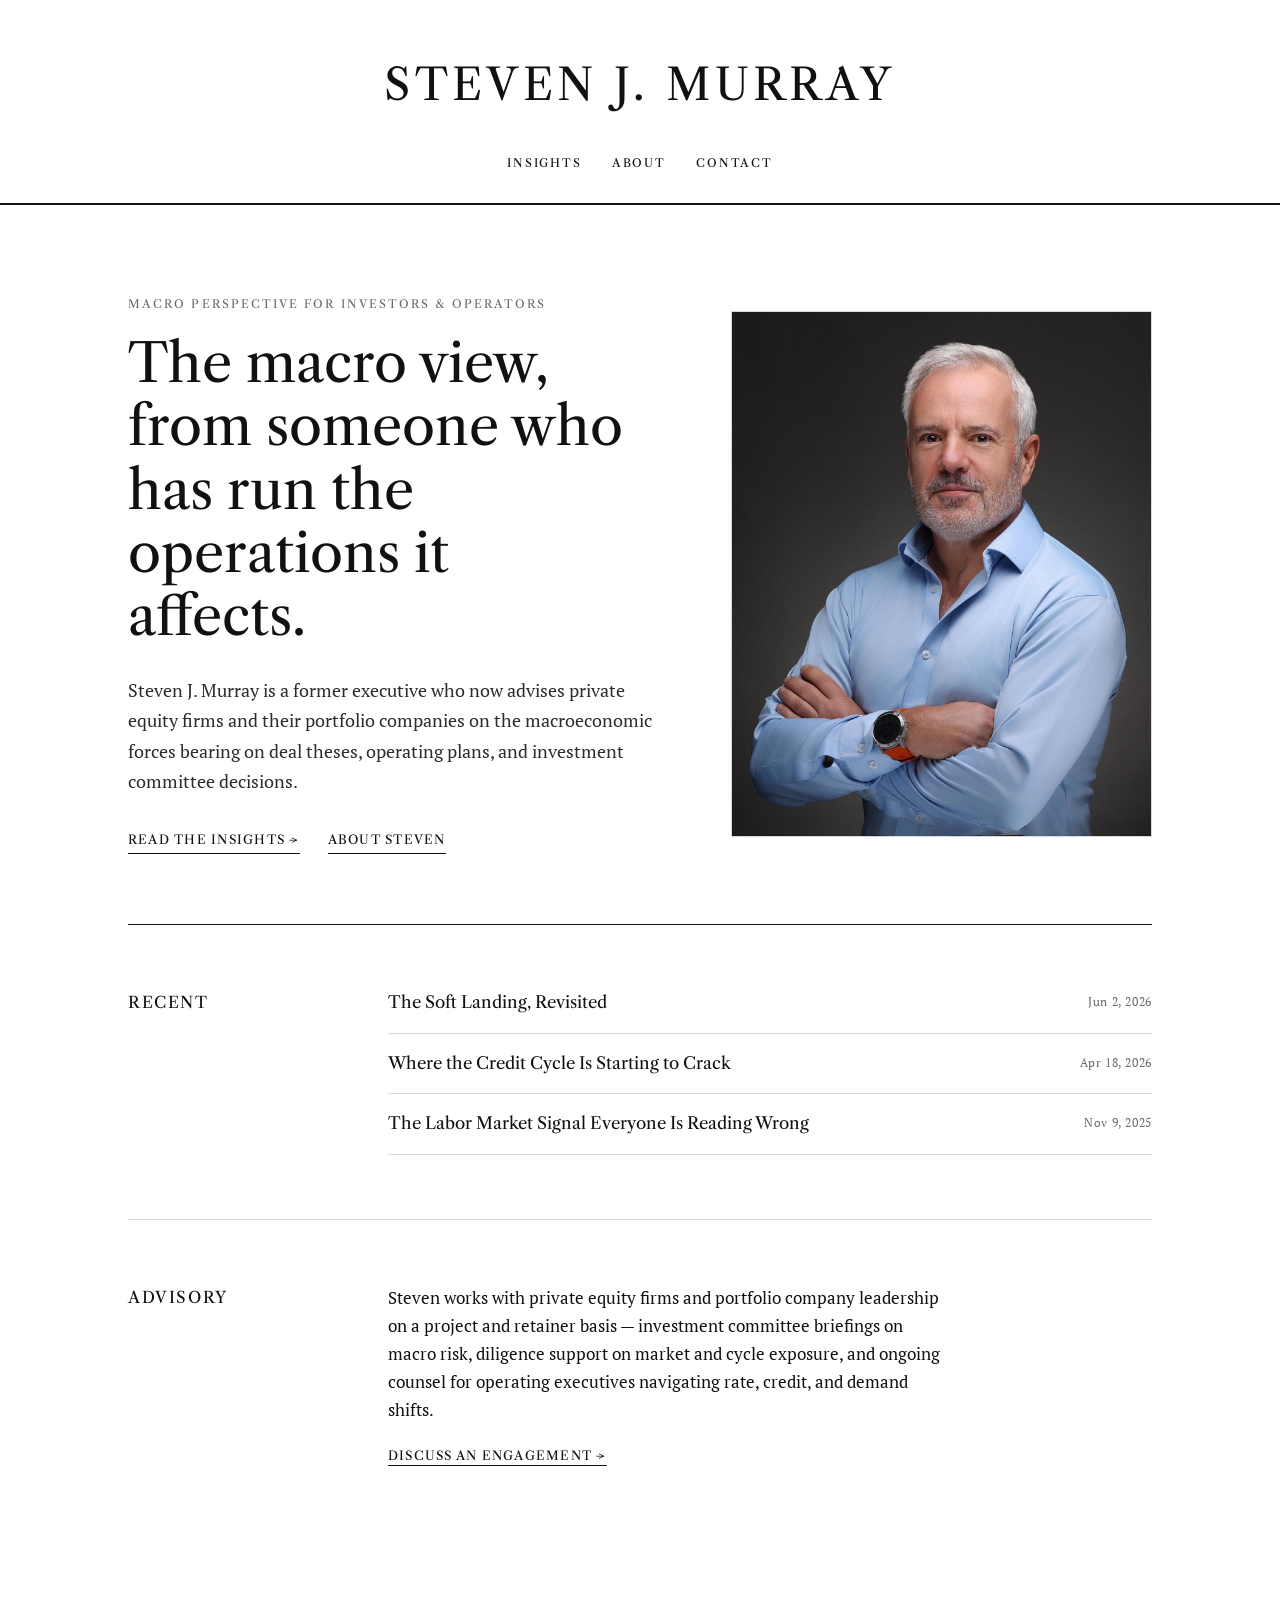
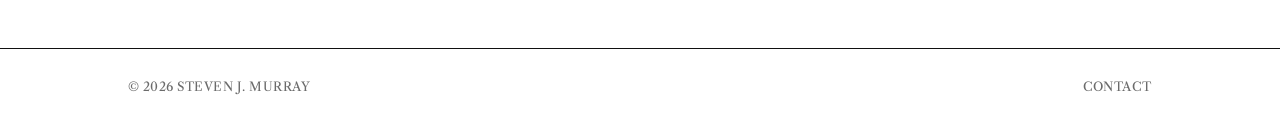
==== commit b006fa27: "Update index.html" ====
--- a/index.html
+++ b/index.html
@@ -5,6 +5,9 @@
 <meta name="viewport" content="width=device-width, initial-scale=1.0">
 <title>Steven J. Murray</title>
 <meta name="description" content="Steven J. Murray — former executive and macro advisor to private equity firms and portfolio companies.">
+<link rel="icon" href="favicon.ico" sizes="any">
+<link rel="icon" type="image/svg+xml" href="favicon.svg">
+<link rel="apple-touch-icon" href="images/apple-touch-icon.png">
 <link rel="stylesheet" href="styles.css">
 </head>
 <body>
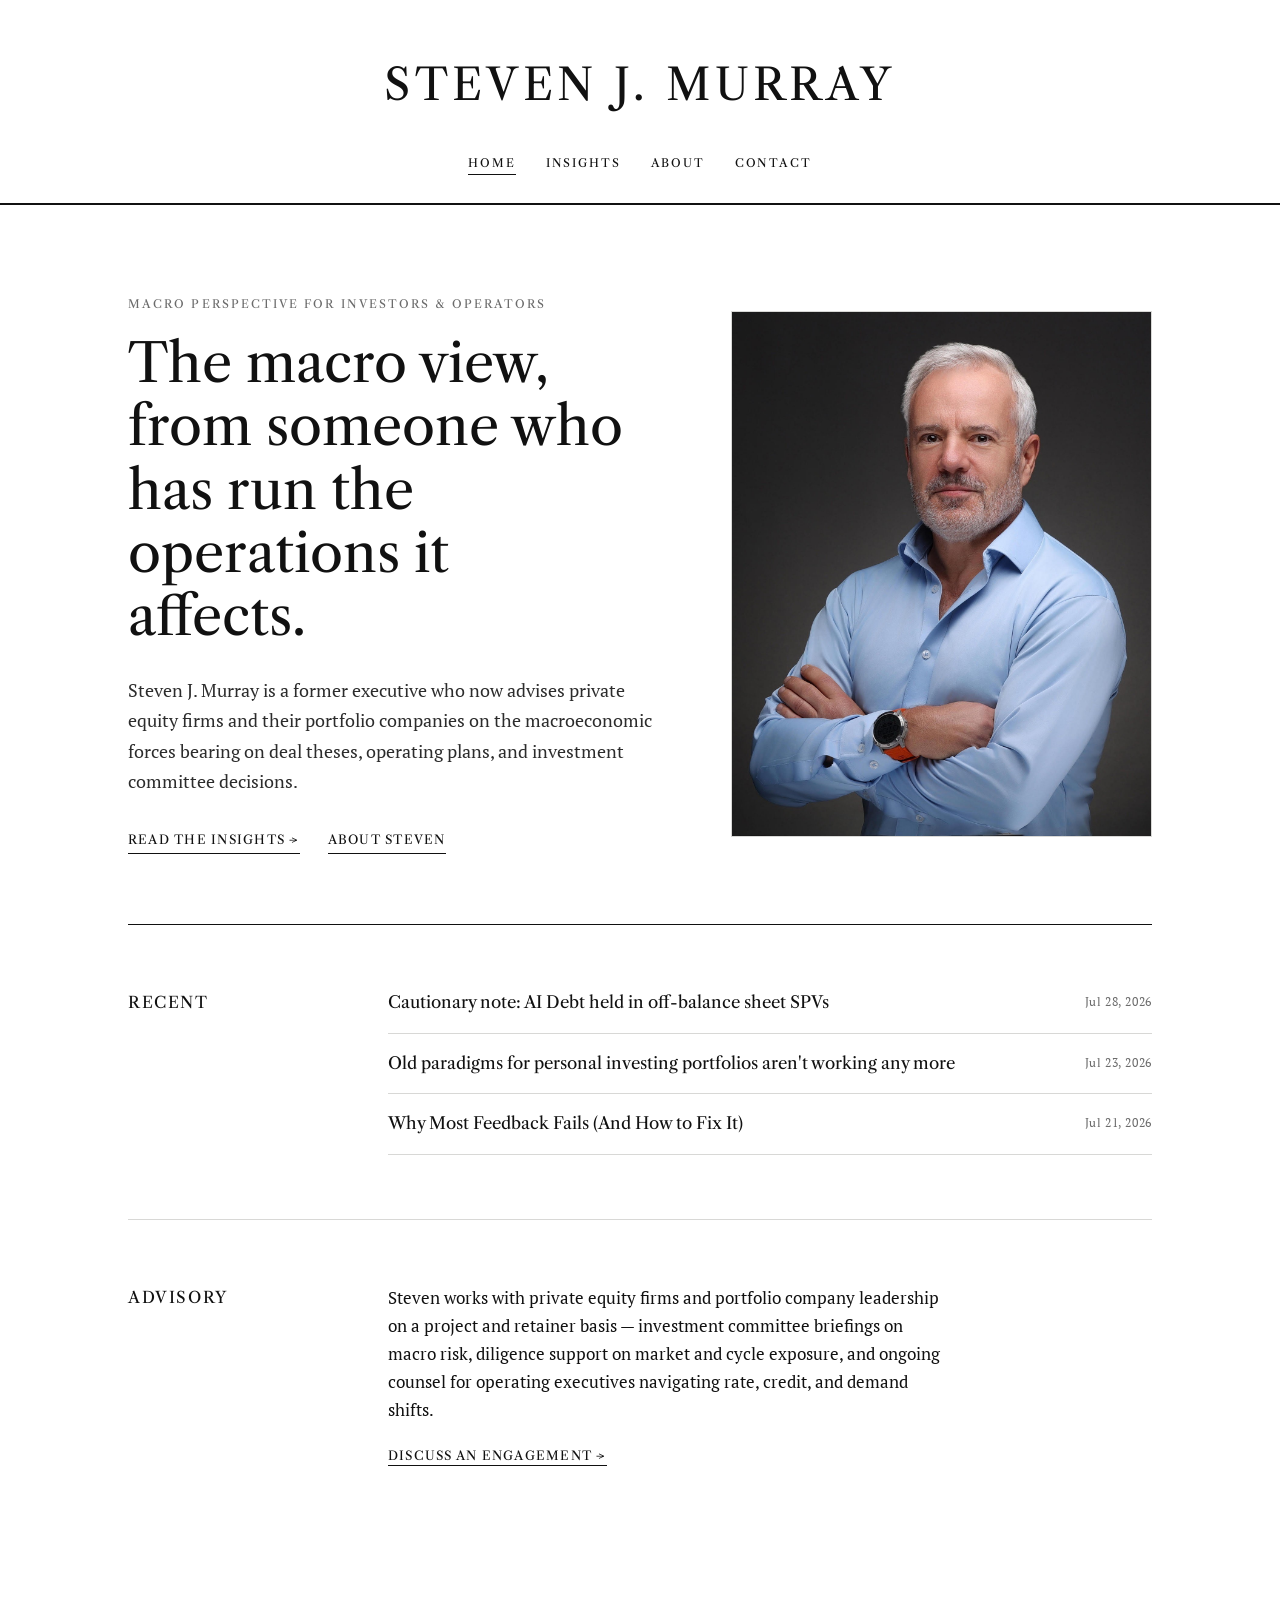
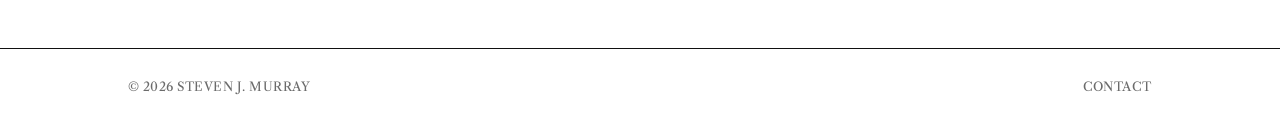
==== commit 0dc83c67: "Update index.html" ====
--- a/index.html
+++ b/index.html
@@ -21,6 +21,7 @@
     </div>
     <nav class="primary-nav" id="primary-nav">
       <ul>
+        <li><a href="index.html">Home</a></li>
         <li><a href="insights.html">Insights</a></li>
         <li><a href="about.html">About</a></li>
         <li><a href="contact.html">Contact</a></li>
--- a/styles.css
+++ b/styles.css
@@ -9,7 +9,7 @@
   --paper: #ffffff;
   --grey: #6b6b6b;
   --grey-light: #d8d8d6;
-  --accent: #7a2e26; /* muted oxblood — used sparingly */
+  --accent: #0f6b6b; /* teal — used for link hover states */
   --display: 'Libre Caslon Text', 'PT Serif', Georgia, serif;
   --body: 'PT Serif', Georgia, serif;
   --rule: 1px solid var(--ink);
@@ -17,7 +17,26 @@
   --gutter: 48px;
 }
 
+@media (max-width: 780px) {
+  :root { --gutter: 28px; }
+}
+
+@media (max-width: 480px) {
+  :root { --gutter: 20px; }
+}
+
 * { box-sizing: border-box; }
+
+html, body {
+  overflow-x: hidden;
+  max-width: 100%;
+}
+
+img {
+  max-width: 100%;
+  height: auto;
+  display: block;
+}
 
 html { scroll-behavior: smooth; }
 
@@ -28,6 +47,8 @@
   font-family: var(--body);
   font-size: 17px;
   line-height: 1.65;
+  overflow-wrap: break-word;
+  word-break: break-word;
   -webkit-font-smoothing: antialiased;
 }
 
@@ -77,9 +98,10 @@
 .brand {
   font-family: var(--display);
   letter-spacing: 0.1em;
-  font-size: clamp(1.7rem, 5vw, 2.75rem);
+  font-size: clamp(1.05rem, 5.8vw, 2.75rem);
   font-weight: 400;
   text-align: center;
+  white-space: nowrap;
   margin-bottom: 26px;
 }
 
@@ -105,12 +127,17 @@
   transition: border-color 0.15s ease;
 }
 
-nav.primary-nav a:hover,
+nav.primary-nav a:hover {
+  color: var(--accent);
+  border-bottom-color: var(--accent);
+}
+
 nav.primary-nav a[aria-current="page"] {
   border-bottom-color: var(--ink);
 }
 
 @media (max-width: 480px) {
+  .brand { letter-spacing: 0.04em; }
   nav.primary-nav ul { gap: 18px 22px; }
 }
 
@@ -137,7 +164,7 @@
 }
 
 .footer-inner a { color: var(--grey); }
-.footer-inner a:hover { color: var(--ink); }
+.footer-inner a:hover { color: var(--accent); }
 
 /* ---------- Generic layout ---------- */
 
@@ -174,11 +201,17 @@
   align-items: center;
 }
 
+.hero-text,
+.hero-image {
+  min-width: 0;
+}
+
 .hero-image img {
   width: 100%;
   height: auto;
   display: block;
   border: 1px solid var(--grey-light);
+  cursor: zoom-in;
 }
 
 @media (max-width: 780px) {
@@ -277,6 +310,7 @@
   top: 96px;
   border-right: 1px solid var(--grey-light);
   padding-right: 28px;
+  min-width: 0;
 }
 
 .insights-sidebar h2 {
@@ -312,7 +346,11 @@
   margin-bottom: 3px;
 }
 
-.toc-list a:hover,
+.toc-list a:hover {
+  color: var(--accent);
+  border-left-color: var(--accent);
+}
+
 .toc-list li.active a {
   color: var(--ink);
   border-left-color: var(--ink);
@@ -357,22 +395,12 @@
 
 article.post .post-image {
   width: 100%;
-  aspect-ratio: 16 / 9;
-  background: #efefec;
   border: 1px solid var(--grey-light);
   margin-bottom: 22px;
-  display: flex;
-  align-items: center;
-  justify-content: center;
-  color: var(--grey);
-  font-family: var(--display);
-  font-size: 0.72rem;
-  letter-spacing: 0.08em;
-  text-transform: uppercase;
   overflow: hidden;
 }
 
-article.post .post-image img { width: 100%; height: 100%; object-fit: cover; display: block; }
+article.post .post-image img { width: 100%; height: auto; display: block; cursor: zoom-in; }
 
 article.post .teaser {
   font-size: 1.15rem;
@@ -390,8 +418,19 @@
 article.post .content p { margin: 0 0 18px; }
 article.post .content p:last-child { margin-bottom: 0; }
 
+article.post .content h3.section-heading {
+  font-family: var(--display);
+  font-size: 1.15rem;
+  font-weight: 700;
+  color: var(--ink);
+  margin: 34px 0 14px;
+  line-height: 1.3;
+}
+
+article.post .content h3.section-heading:first-child { margin-top: 0; }
+
 @media (max-width: 860px) {
-  .insights-layout { grid-template-columns: 1fr; gap: 36px; }
+  .insights-layout { grid-template-columns: 1fr; gap: 36px; padding: 40px 0 64px; }
   .insights-sidebar {
     position: static;
     border-right: none;
@@ -401,6 +440,14 @@
   }
   .toc-list { display: flex; overflow-x: auto; gap: 22px; }
   .toc-list li { margin-bottom: 0; flex: 0 0 auto; max-width: 220px; }
+  article.post { padding-bottom: 40px; margin-bottom: 40px; }
+  article.post h2 { font-size: clamp(1.4rem, 5.5vw, 1.9rem); }
+}
+
+@media (max-width: 480px) {
+  .insights-layout { padding: 28px 0 48px; gap: 28px; }
+  article.post { padding-bottom: 32px; margin-bottom: 32px; }
+  article.post .teaser { font-size: 1.05rem; }
 }
 
 /* ---------- About page ---------- */
@@ -413,6 +460,10 @@
   align-items: start;
 }
 
+.about-layout > div {
+  min-width: 0;
+}
+
 .about-layout h1 {
   font-family: var(--display);
   font-weight: 400;
@@ -435,6 +486,7 @@
   letter-spacing: 0.08em;
   text-transform: uppercase;
   overflow: hidden;
+  cursor: zoom-in;
 }
 
 .about-portrait img { width: 100%; height: 100%; object-fit: cover; display: block; }
@@ -474,6 +526,10 @@
   display: grid;
   grid-template-columns: 1fr 1fr;
   gap: 64px;
+}
+
+.contact-layout > div {
+  min-width: 0;
 }
 
 .contact-layout h1 {
@@ -558,6 +614,47 @@
   .contact-layout { grid-template-columns: 1fr; gap: 40px; }
 }
 
+/* ---------- Image lightbox ---------- */
+
+.lightbox-overlay {
+  position: fixed;
+  inset: 0;
+  background: rgba(17, 17, 17, 0.92);
+  display: none;
+  align-items: center;
+  justify-content: center;
+  z-index: 1000;
+  padding: 24px;
+  cursor: zoom-out;
+}
+
+.lightbox-overlay.open { display: flex; }
+
+.lightbox-overlay img {
+  max-width: 92vw;
+  max-height: 92vh;
+  width: auto;
+  height: auto;
+  object-fit: contain;
+  border: none;
+  box-shadow: none;
+}
+
+.lightbox-close {
+  position: fixed;
+  top: 20px;
+  right: 24px;
+  color: #fff;
+  font-family: var(--display);
+  font-size: 0.8rem;
+  letter-spacing: 0.1em;
+  text-transform: uppercase;
+  background: none;
+  border: 1px solid rgba(255, 255, 255, 0.6);
+  padding: 8px 16px;
+  cursor: pointer;
+}
+
 /* ---------- Page header (Insights / About / Contact top strip) ---------- */
 
 .page-eyebrow-row {
@@ -566,3 +663,110 @@
   justify-content: space-between;
   align-items: baseline;
 }
+
+/* ---------- Category filter pills ---------- */
+
+.category-filter {
+  display: flex;
+  flex-wrap: wrap;
+  justify-content: space-between;
+  align-items: baseline;
+  gap: 12px 24px;
+  padding: 44px 0 20px;
+  border-bottom: 1px solid var(--grey-light);
+  margin-top: 0;
+}
+
+.filter-pills {
+  display: flex;
+  flex-wrap: wrap;
+  gap: 10px 22px;
+}
+
+.filter-pill {
+  font-family: var(--display);
+  font-size: 0.72rem;
+  letter-spacing: 0.1em;
+  text-transform: uppercase;
+  color: var(--grey);
+  background: none;
+  border: none;
+  padding: 0 0 4px;
+  border-bottom: 2px solid transparent;
+  cursor: pointer;
+}
+
+.filter-pill:hover {
+  color: var(--ink);
+}
+
+.filter-pill.active {
+  color: var(--ink);
+  border-bottom-color: var(--ink);
+}
+
+/* ---------- Article category tags ---------- */
+
+.post-meta-row {
+  display: flex;
+  flex-wrap: wrap;
+  align-items: baseline;
+  gap: 14px;
+}
+
+.post-tags {
+  display: flex;
+  flex-wrap: wrap;
+  gap: 12px;
+}
+
+.cat-tag {
+  font-family: var(--display);
+  font-size: 0.7rem;
+  letter-spacing: 0.06em;
+  text-transform: uppercase;
+  color: var(--grey);
+  padding-left: 14px;
+  border-left: 1px solid var(--grey-light);
+}
+
+/* ---------- Back to top button ---------- */
+
+.back-to-top {
+  position: fixed;
+  right: 24px;
+  bottom: 24px;
+  width: 44px;
+  height: 44px;
+  background: var(--paper);
+  color: var(--ink);
+  border: 1px solid var(--ink);
+  font-size: 1.1rem;
+  line-height: 1;
+  cursor: pointer;
+  opacity: 0;
+  visibility: hidden;
+  transform: translateY(8px);
+  transition: opacity 0.2s ease, transform 0.2s ease, background 0.15s ease, color 0.15s ease;
+  z-index: 400;
+}
+
+.back-to-top.visible {
+  opacity: 1;
+  visibility: visible;
+  transform: translateY(0);
+}
+
+.back-to-top:hover {
+  background: var(--ink);
+  color: var(--paper);
+}
+
+@media (max-width: 480px) {
+  .back-to-top {
+    right: 16px;
+    bottom: 16px;
+    width: 40px;
+    height: 40px;
+  }
+}
